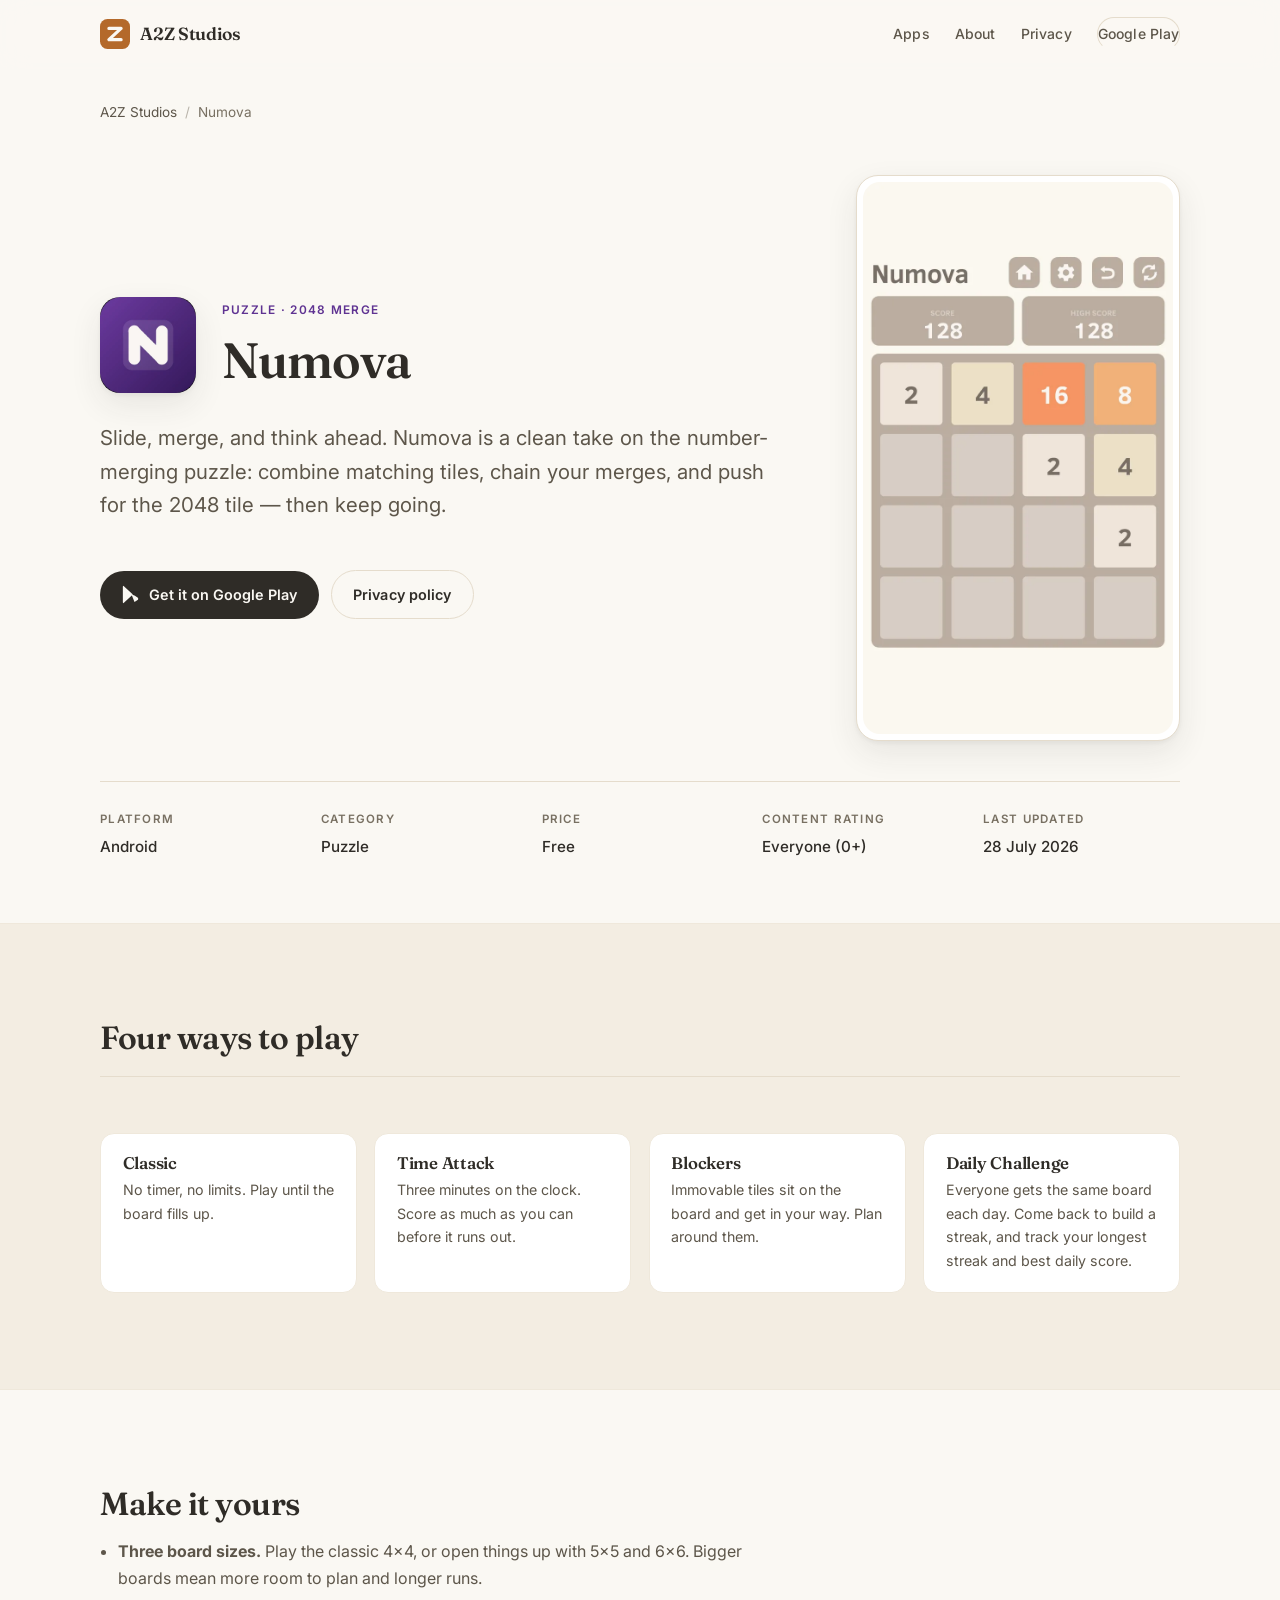
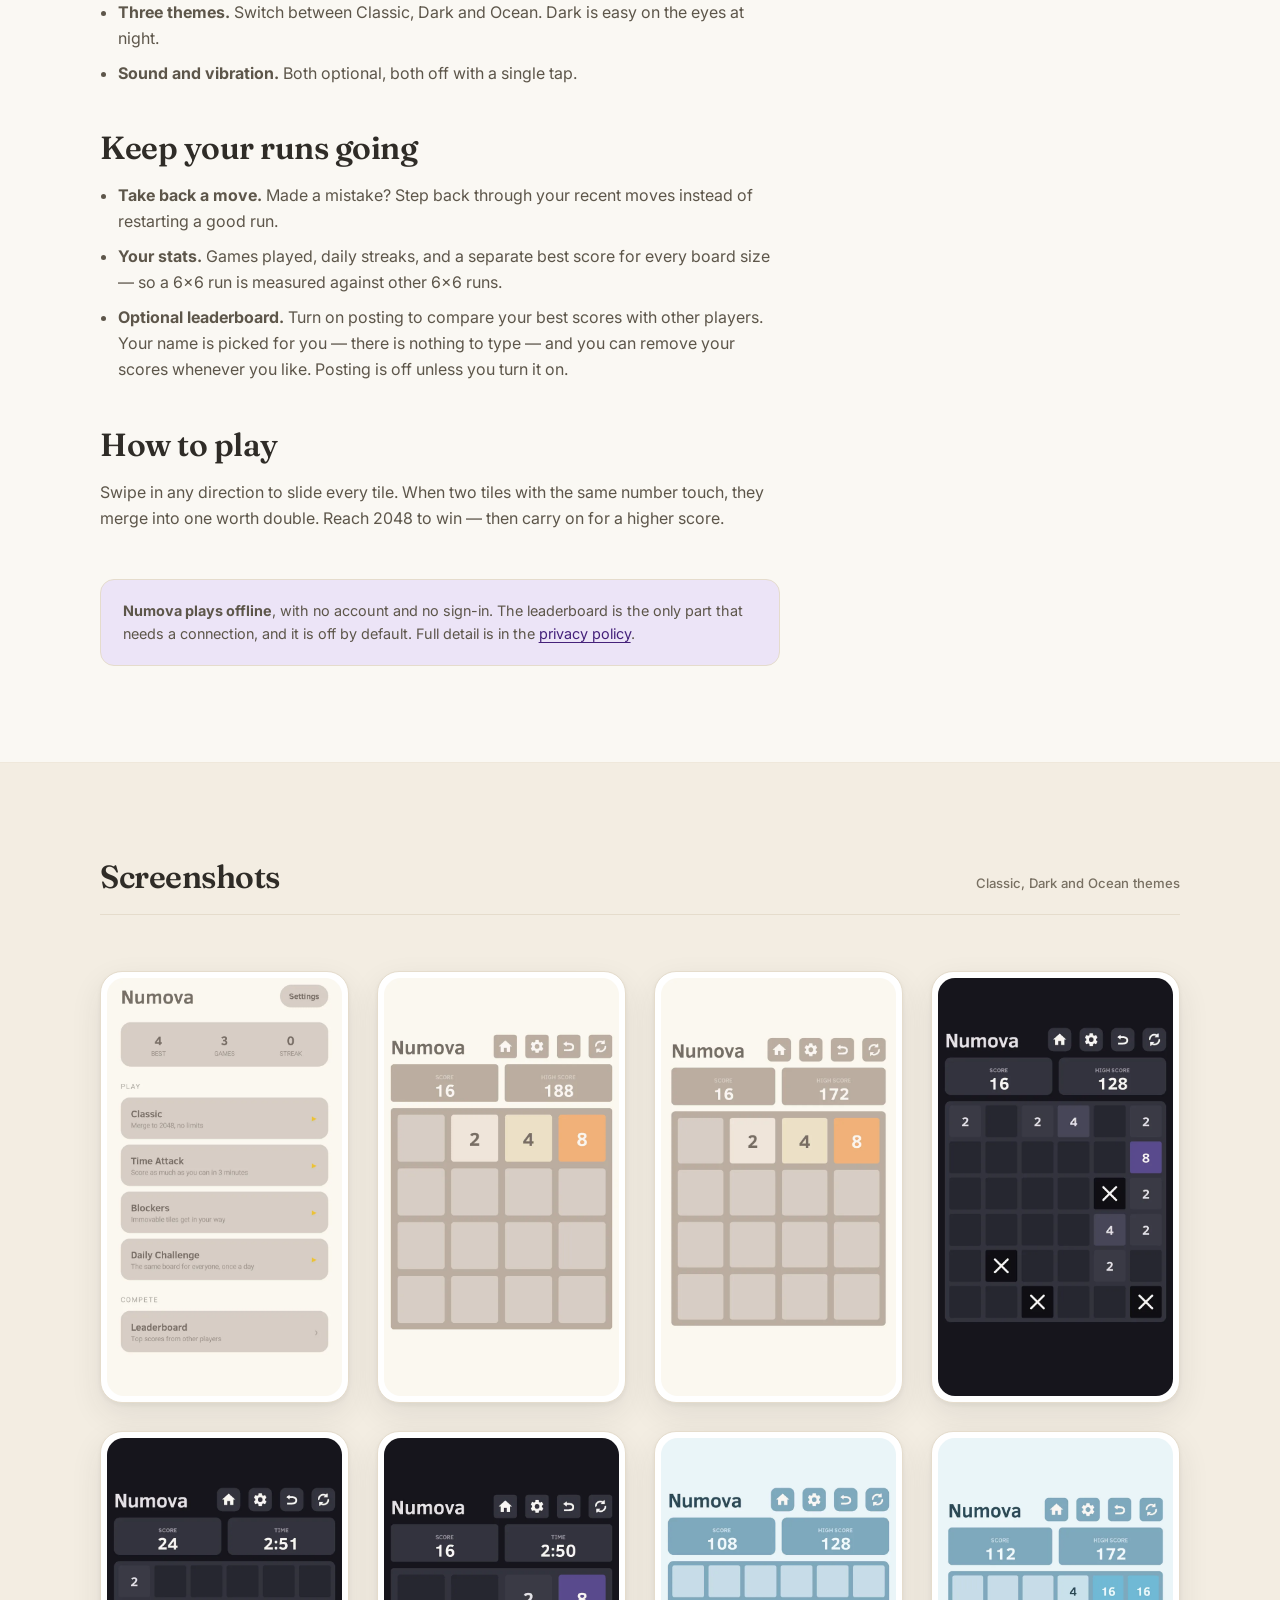
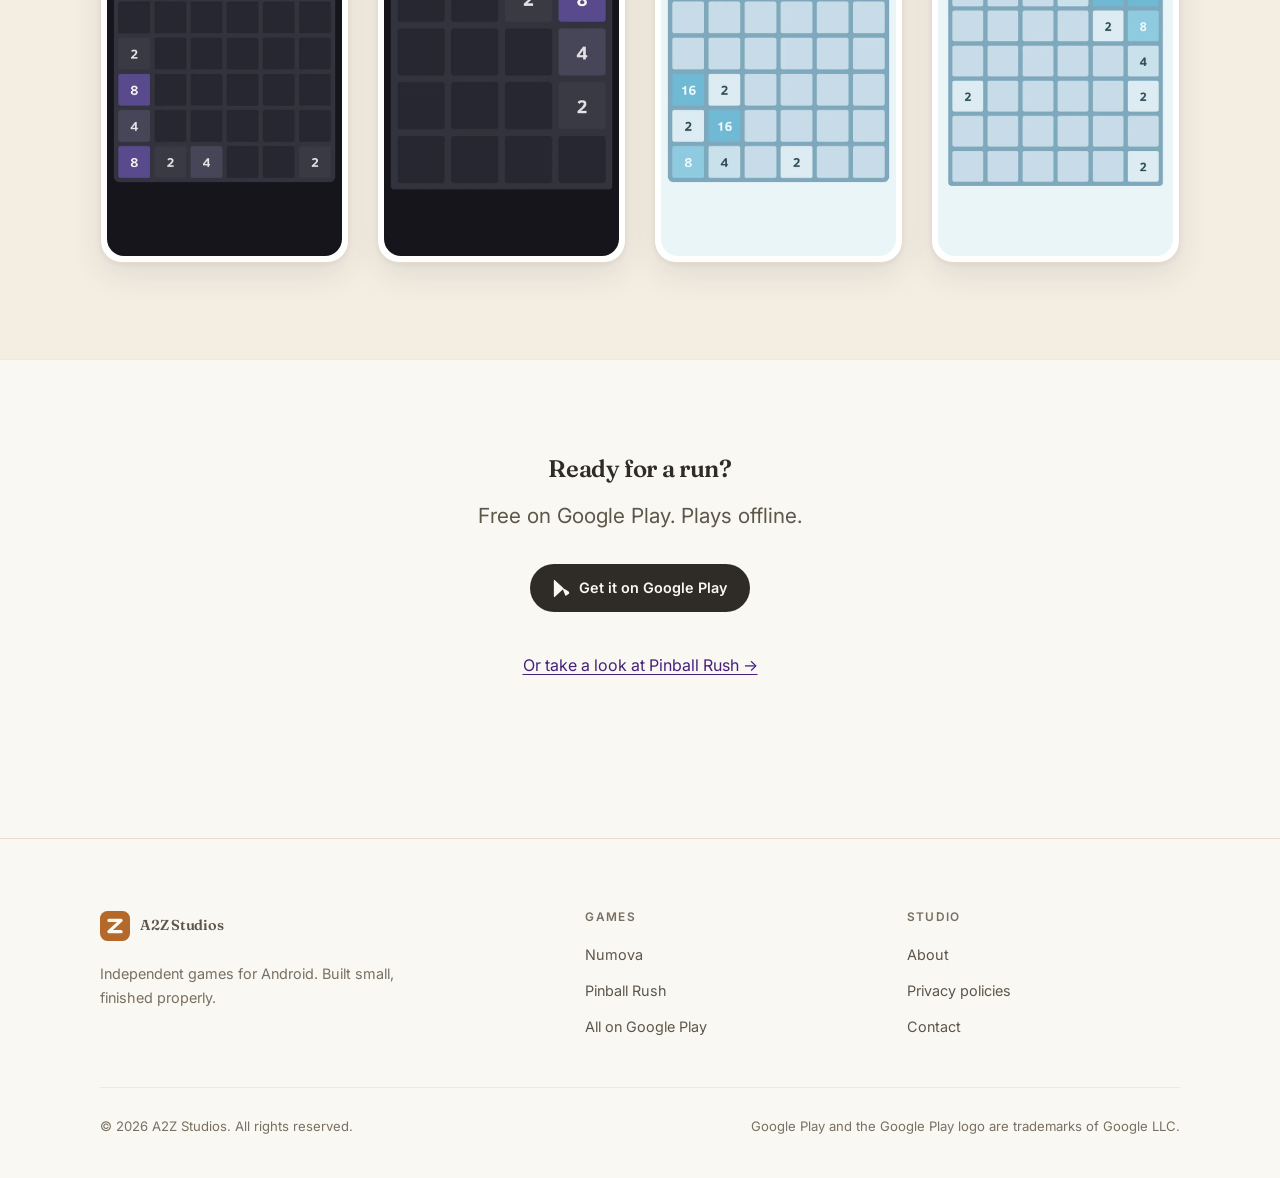
==== numova.html @ 2c8ee182 "Add A2Z Studios site Static site for atozstudios.github.io: landing page with a block per app, detai" ====
<!DOCTYPE html>
<html lang="en">
<head>
<meta charset="utf-8">
<meta name="viewport" content="width=device-width, initial-scale=1">
<title>Numova — 2048 merge puzzle for Android | A2Z Studios</title>
<meta name="description" content="Numova is a clean take on the number-merging puzzle: four game modes, three board sizes, three themes, undo, and an opt-in leaderboard. Plays offline with no account. Free on Google Play.">
<link rel="canonical" href="https://atozstudios.github.io/numova.html">

<meta property="og:type" content="website">
<meta property="og:site_name" content="A2Z Studios">
<meta property="og:title" content="Numova — 2048 merge puzzle for Android">
<meta property="og:description" content="Slide, merge, and think ahead. Four modes, three board sizes, three themes. Plays offline, no account.">
<meta property="og:url" content="https://atozstudios.github.io/numova.html">
<meta property="og:image" content="https://atozstudios.github.io/assets/img/numova-icon-180.png">
<meta name="twitter:card" content="summary">

<link rel="icon" href="assets/favicon.svg" type="image/svg+xml">
<link rel="apple-touch-icon" href="assets/img/numova-icon-180.png">
<meta name="theme-color" content="#faf8f3">

<link rel="preconnect" href="https://fonts.googleapis.com">
<link rel="preconnect" href="https://fonts.gstatic.com" crossorigin>
<link href="https://fonts.googleapis.com/css2?family=Fraunces:opsz,wght@9..144,500;9..144,600&family=Inter:wght@400;500;600&display=swap" rel="stylesheet">
<link rel="stylesheet" href="assets/css/styles.css">

<script type="application/ld+json">
{
  "@context": "https://schema.org",
  "@type": "MobileApplication",
  "name": "Numova: 2048 Merge Puzzle",
  "applicationCategory": "GameApplication",
  "operatingSystem": "Android",
  "url": "https://play.google.com/store/apps/details?id=com.atozstuduios.numova",
  "author": { "@type": "Organization", "name": "A2Z Studios" },
  "offers": { "@type": "Offer", "price": "0", "priceCurrency": "USD" }
}
</script>
</head>
<body>
<a class="skip" href="#main">Skip to content</a>

<header class="hdr" id="hdr">
  <div class="hdr__in">
    <a class="brand" href="./">
      <svg class="brand__mark" viewBox="0 0 32 32" aria-hidden="true">
        <rect width="32" height="32" rx="8" fill="#b4692a"/>
        <path d="M9.5 10h13L9.5 22h13" fill="none" stroke="#faf8f3" stroke-width="3.4"
              stroke-linecap="round" stroke-linejoin="round"/>
      </svg>
      A2Z Studios
    </a>
    <nav class="nav" aria-label="Main">
      <a href="index.html#apps">Apps</a>
      <a href="index.html#about">About</a>
      <a href="privacy.html">Privacy</a>
      <a class="btn btn--ghost btn--sm" href="https://play.google.com/store/apps/details?id=com.atozstuduios.numova"
         target="_blank" rel="noopener">Google Play</a>
    </nav>
  </div>
</header>

<main id="main" data-accent="numova">

  <div class="wrap">
    <nav class="crumbs" aria-label="Breadcrumb">
      <a href="./">A2Z Studios</a><span aria-hidden="true">/</span>Numova
    </nav>
  </div>

  <!-- ======================================================== app hero -->
  <section class="apphero">
    <div class="wrap">
      <div class="apphero__grid">
        <div>
          <div class="apphero__top">
            <img class="apphero__icon" src="assets/img/numova-icon-256.webp" alt="Numova app icon"
                 width="96" height="96">
            <div>
              <p class="app__cat">Puzzle &middot; 2048 Merge</p>
              <h1>Numova</h1>
            </div>
          </div>

          <p class="apphero__lede">
            Slide, merge, and think ahead. Numova is a clean take on the number-merging puzzle:
            combine matching tiles, chain your merges, and push for the 2048 tile — then keep going.
          </p>

          <div class="app__cta mt-lg">
            <a class="play" href="https://play.google.com/store/apps/details?id=com.atozstuduios.numova"
               target="_blank" rel="noopener">
              <svg viewBox="0 0 20 22" aria-hidden="true"><path d="M1.6.7 12.8 11 1.6 21.3A1.7 1.7 0 0 1 1 20V2A1.7 1.7 0 0 1 1.6.7Zm13.1 11.6 3.6 2.1c1 .6 1 2.6 0 3.2l-3.6 2.1L11.2 11Z" fill="currentColor"/></svg>
              Get it on Google Play
            </a>
            <a class="btn btn--ghost" href="https://sites.google.com/view/a2zstudios-numova/home"
               target="_blank" rel="noopener">Privacy policy</a>
          </div>
        </div>

        <div class="apphero__lead">
          <div class="phone">
            <img src="assets/img/numova-13.webp" alt="Numova in its Classic theme, a 4 by 4 board with 16 and 8 tiles highlighted in amber."
                 width="720" height="1280">
          </div>
        </div>
      </div>

      <dl class="specs">
        <div><dt>Platform</dt><dd>Android</dd></div>
        <div><dt>Category</dt><dd>Puzzle</dd></div>
        <div><dt>Price</dt><dd>Free</dd></div>
        <div><dt>Content rating</dt><dd>Everyone (0+)</dd></div>
        <div><dt>Last updated</dt><dd>28 July 2026</dd></div>
      </dl>
    </div>
  </section>

  <!-- =========================================================== modes -->
  <section class="band band--pad">
    <div class="wrap">
      <div class="sec-head">
        <h2>Four ways to play</h2>
      </div>
      <ul class="modes">
        <li>
          <h3>Classic</h3>
          <p>No timer, no limits. Play until the board fills up.</p>
        </li>
        <li>
          <h3>Time Attack</h3>
          <p>Three minutes on the clock. Score as much as you can before it runs out.</p>
        </li>
        <li>
          <h3>Blockers</h3>
          <p>Immovable tiles sit on the board and get in your way. Plan around them.</p>
        </li>
        <li>
          <h3>Daily Challenge</h3>
          <p>Everyone gets the same board each day. Come back to build a streak, and track your
             longest streak and best daily score.</p>
        </li>
      </ul>
    </div>
  </section>

  <!-- ========================================================= details -->
  <section class="band--pad">
    <div class="wrap">
      <div class="prose">
        <h2>Make it yours</h2>
        <ul>
          <li><strong>Three board sizes.</strong> Play the classic 4&times;4, or open things up with
              5&times;5 and 6&times;6. Bigger boards mean more room to plan and longer runs.</li>
          <li><strong>Three themes.</strong> Switch between Classic, Dark and Ocean. Dark is easy
              on the eyes at night.</li>
          <li><strong>Sound and vibration.</strong> Both optional, both off with a single tap.</li>
        </ul>

        <h2>Keep your runs going</h2>
        <ul>
          <li><strong>Take back a move.</strong> Made a mistake? Step back through your recent
              moves instead of restarting a good run.</li>
          <li><strong>Your stats.</strong> Games played, daily streaks, and a separate best score
              for every board size — so a 6&times;6 run is measured against other 6&times;6 runs.</li>
          <li><strong>Optional leaderboard.</strong> Turn on posting to compare your best scores
              with other players. Your name is picked for you — there is nothing to type — and you
              can remove your scores whenever you like. Posting is off unless you turn it on.</li>
        </ul>

        <h2>How to play</h2>
        <p>
          Swipe in any direction to slide every tile. When two tiles with the same number touch,
          they merge into one worth double. Reach 2048 to win — then carry on for a higher score.
        </p>

        <div class="notice mt-lg">
          <strong>Numova plays offline</strong>, with no account and no sign-in. The leaderboard is
          the only part that needs a connection, and it is off by default.
          Full detail is in the <a href="https://sites.google.com/view/a2zstudios-numova/home"
          target="_blank" rel="noopener">privacy policy</a>.
        </div>
      </div>
    </div>
  </section>

  <!-- ========================================================= gallery -->
  <section class="band band--pad">
    <div class="wrap">
      <div class="sec-head">
        <h2>Screenshots</h2>
        <p class="sec-head__count">Classic, Dark and Ocean themes</p>
      </div>
      <ul class="gallery">
        <li><div class="phone"><img src="assets/img/numova-4.webp" alt="Numova's mode menu listing Classic, Time Attack, Blockers, Daily Challenge and Leaderboard." width="720" height="1280" loading="lazy"></div></li>
        <li><div class="phone"><img src="assets/img/numova-2.webp" alt="Classic theme, early in a 4 by 4 run with a high score of 188." width="720" height="1280" loading="lazy"></div></li>
        <li><div class="phone"><img src="assets/img/numova-5.webp" alt="Classic theme, a 4 by 4 board with a high score of 172." width="720" height="1280" loading="lazy"></div></li>
        <li><div class="phone"><img src="assets/img/numova-6.webp" alt="Blockers mode on a 6 by 6 board in the Dark theme, with immovable X tiles." width="720" height="1280" loading="lazy"></div></li>
        <li><div class="phone"><img src="assets/img/numova-7.webp" alt="Time Attack on a 6 by 6 board in the Dark theme with 2 minutes 51 remaining." width="720" height="1280" loading="lazy"></div></li>
        <li><div class="phone"><img src="assets/img/numova-3.webp" alt="Time Attack on a 4 by 4 board in the Dark theme." width="720" height="1280" loading="lazy"></div></li>
        <li><div class="phone"><img src="assets/img/numova-10.webp" alt="Ocean theme, a 6 by 6 board part-way through a run." width="720" height="1280" loading="lazy"></div></li>
        <li><div class="phone"><img src="assets/img/numova-12.webp" alt="Ocean theme, a 6 by 6 board with a score of 112." width="720" height="1280" loading="lazy"></div></li>
      </ul>
    </div>
  </section>

  <!-- ============================================================= cta -->
  <section class="band--pad">
    <div class="wrap center">
      <h2>Ready for a run?</h2>
      <p class="hero__lede" style="margin: 1rem auto 2rem;">Free on Google Play. Plays offline.</p>
      <a class="play" href="https://play.google.com/store/apps/details?id=com.atozstuduios.numova"
         target="_blank" rel="noopener">
        <svg viewBox="0 0 20 22" aria-hidden="true"><path d="M1.6.7 12.8 11 1.6 21.3A1.7 1.7 0 0 1 1 20V2A1.7 1.7 0 0 1 1.6.7Zm13.1 11.6 3.6 2.1c1 .6 1 2.6 0 3.2l-3.6 2.1L11.2 11Z" fill="currentColor"/></svg>
        Get it on Google Play
      </a>
      <p style="margin-top:2.5rem"><a href="pinball-rush.html">Or take a look at Pinball Rush &rarr;</a></p>
    </div>
  </section>

</main>

<footer class="ftr">
  <div class="wrap">
    <div class="ftr__grid">
      <div class="ftr__brand">
        <a class="brand" href="./">
          <svg class="brand__mark" viewBox="0 0 32 32" aria-hidden="true">
            <rect width="32" height="32" rx="8" fill="#b4692a"/>
            <path d="M9.5 10h13L9.5 22h13" fill="none" stroke="#faf8f3" stroke-width="3.4"
                  stroke-linecap="round" stroke-linejoin="round"/>
          </svg>
          A2Z Studios
        </a>
        <p>Independent games for Android. Built small, finished properly.</p>
      </div>
      <div>
        <h2>Games</h2>
        <ul>
          <li><a href="numova.html">Numova</a></li>
          <li><a href="pinball-rush.html">Pinball Rush</a></li>
          <li><a href="https://play.google.com/store/apps/developer?id=A2Z+Studios" target="_blank" rel="noopener">All on Google Play</a></li>
        </ul>
      </div>
      <div>
        <h2>Studio</h2>
        <ul>
          <li><a href="index.html#about">About</a></li>
          <li><a href="privacy.html">Privacy policies</a></li>
          <li><a href="mailto:atozstuduios@gmail.com">Contact</a></li>
        </ul>
      </div>
    </div>
    <div class="ftr__base">
      <span>&copy; <span id="yr">2026</span> A2Z Studios. All rights reserved.</span>
      <span>Google Play and the Google Play logo are trademarks of Google LLC.</span>
    </div>
  </div>
</footer>

<script>
  (function () {
    var hdr = document.getElementById('hdr');
    var onScroll = function () { hdr.dataset.stuck = window.scrollY > 8 ? 'true' : 'false'; };
    onScroll();
    window.addEventListener('scroll', onScroll, { passive: true });
    document.getElementById('yr').textContent = new Date().getFullYear();
  })();
</script>
</body>
</html>
---- assets/css/styles.css ----
/* ==========================================================================
   A2Z Studios — site styles
   Palette derives from Numova's "Classic" in-app theme: warm cream surfaces,
   warm slate text, amber accent. Per-app accents override --accent locally.
   ========================================================================== */

:root {
  --bg:            #faf8f3;
  --bg-alt:        #f3ede2;
  --surface:       #ffffff;
  --line:          #e5dccc;
  --line-soft:     #efe8db;

  /* Every colour used for text clears WCAG AA 4.5:1 against --bg. */
  --text:          #2f2c27;   /* 13.10:1 */
  --text-mid:      #5d564a;   /*  6.83:1 */
  --text-soft:     #787062;   /*  4.61:1 */

  --accent:        #a46026;   /*  4.62:1 */
  --accent-ink:    #8f5220;
  --accent-wash:   #f7ecdd;

  /* Per-app accents sampled from each app's own store icon, then darkened
     until they clear 4.5:1 against --bg. Numova hue 268°, Pinball hue 210°. */
  --numova:        #5f3392;
  --numova-ink:    #45217a;
  --numova-wash:   #ece4f7;
  --pinball:       #2d6fb2;
  --pinball-ink:   #235a91;
  --pinball-wash:  #dde9f6;

  --radius:        14px;
  --radius-lg:     22px;
  --shadow-sm:     0 1px 2px rgba(47, 44, 39, .06), 0 2px 8px rgba(47, 44, 39, .04);
  --shadow-md:     0 2px 4px rgba(47, 44, 39, .05), 0 12px 32px rgba(47, 44, 39, .09);
  --shadow-lg:     0 4px 8px rgba(47, 44, 39, .06), 0 24px 60px rgba(47, 44, 39, .13);

  --gut:           clamp(1.25rem, 4vw, 2.5rem);
  --maxw:          1160px;
  --sans:          "Inter", -apple-system, BlinkMacSystemFont, "Segoe UI", Roboto, sans-serif;
  --serif:         "Fraunces", Georgia, "Times New Roman", serif;
}

*, *::before, *::after { box-sizing: border-box; }

html { -webkit-text-size-adjust: 100%; scroll-behavior: smooth; }
@media (prefers-reduced-motion: reduce) {
  html { scroll-behavior: auto; }
  *, *::before, *::after { animation-duration: .001ms !important; transition-duration: .001ms !important; }
}

body {
  margin: 0;
  background: var(--bg);
  color: var(--text);
  font-family: var(--sans);
  font-size: 1rem;
  line-height: 1.65;
  -webkit-font-smoothing: antialiased;
  text-rendering: optimizeLegibility;
}

img, svg { max-width: 100%; height: auto; display: block; }

a { color: var(--accent-ink); text-decoration-thickness: 1px; text-underline-offset: 3px; }
a:hover { color: var(--text); }

:focus-visible {
  outline: 2.5px solid var(--accent);
  outline-offset: 3px;
  border-radius: 4px;
}

h1, h2, h3, h4 {
  font-family: var(--serif);
  font-weight: 600;
  line-height: 1.12;
  letter-spacing: -.015em;
  margin: 0;
  font-variation-settings: "SOFT" 0, "WONK" 0;
}

p { margin: 0 0 1em; }
p:last-child { margin-bottom: 0; }

.wrap { width: 100%; max-width: var(--maxw); margin-inline: auto; padding-inline: var(--gut); }
.narrow { max-width: 760px; }

.skip {
  position: absolute; left: -9999px; top: 0; z-index: 100;
  background: var(--text); color: var(--bg);
  padding: .7rem 1.1rem; border-radius: 0 0 var(--radius) 0; font-weight: 600;
}
.skip:focus { left: 0; }

/* ---------------------------------------------------------------- header  */

.hdr {
  position: sticky; top: 0; z-index: 50;
  background: rgba(250, 248, 243, .82);
  backdrop-filter: saturate(150%) blur(14px);
  -webkit-backdrop-filter: saturate(150%) blur(14px);
  border-bottom: 1px solid transparent;
  transition: border-color .25s ease, box-shadow .25s ease;
}
.hdr[data-stuck="true"] { border-bottom-color: var(--line); box-shadow: var(--shadow-sm); }

.hdr__in {
  display: flex; align-items: center; gap: 1.5rem;
  min-height: 68px;
  width: 100%; max-width: var(--maxw); margin-inline: auto; padding-inline: var(--gut);
}

.brand {
  display: inline-flex; align-items: center; gap: .65rem;
  font-family: var(--serif); font-weight: 600; font-size: 1.1rem;
  letter-spacing: -.02em; color: var(--text); text-decoration: none;
  margin-right: auto; flex-shrink: 0;
}
.brand:hover { color: var(--accent-ink); }
.brand__mark { width: 30px; height: 30px; flex-shrink: 0; }

.nav { display: flex; align-items: center; gap: 1.6rem; }
.nav a {
  color: var(--text-mid); text-decoration: none;
  font-size: .875rem; font-weight: 500; letter-spacing: .005em;
  padding: .25rem 0; border-bottom: 1.5px solid transparent;
}
.nav a:hover, .nav a[aria-current="page"] { color: var(--text); border-bottom-color: var(--accent); }

/* Only three links, so they still fit on a phone — no hamburger needed.
   The Google Play button is the one thing dropped, since every page has its
   own store button in the content. */
@media (max-width: 720px) {
  .hdr__in { gap: 1rem; min-height: 60px; }
  .brand { font-size: 1rem; }
  .brand__mark { width: 26px; height: 26px; }
  .nav { gap: 1.05rem; }
  .nav a { font-size: .8rem; }
  .nav .btn { display: none; }
}
@media (max-width: 400px) {
  .nav { gap: .85rem; }
  .nav a { font-size: .775rem; }
}

/* ------------------------------------------------------------------ hero  */

.hero { padding: clamp(4rem, 11vw, 8.5rem) 0 clamp(3rem, 7vw, 5rem); }

.eyebrow {
  display: inline-flex; align-items: center; gap: .5rem;
  font-size: .75rem; font-weight: 600; letter-spacing: .13em; text-transform: uppercase;
  color: var(--accent-ink); margin-bottom: 1.4rem;
}
.eyebrow::before {
  content: ""; width: 22px; height: 1.5px; background: var(--accent); display: block;
}

.hero h1 {
  font-size: clamp(2.4rem, 6.2vw, 4.3rem);
  max-width: 20ch;
  margin-bottom: 1.5rem;
}
.hero__lede {
  font-size: clamp(1.075rem, 1.9vw, 1.3rem);
  color: var(--text-mid); max-width: 56ch; line-height: 1.6;
}
.hero__meta {
  display: flex; flex-wrap: wrap; gap: .6rem 1.75rem;
  margin-top: 2.5rem; padding-top: 1.75rem; border-top: 1px solid var(--line);
  font-size: .875rem; color: var(--text-soft);
}
.hero__meta strong { color: var(--text); font-weight: 600; }

/* --------------------------------------------------------------- buttons  */

.btn {
  display: inline-flex; align-items: center; justify-content: center; gap: .55rem;
  font-family: var(--sans); font-size: .9rem; font-weight: 600; letter-spacing: .005em;
  padding: .72rem 1.35rem; border-radius: 100px; border: 1.5px solid transparent;
  text-decoration: none; cursor: pointer; white-space: nowrap;
  transition: transform .15s ease, background-color .2s ease, border-color .2s ease, color .2s ease;
}
.btn:active { transform: translateY(1px); }

.btn--solid { background: var(--text); color: var(--bg); }
.btn--solid:hover { background: var(--accent-ink); color: #fff; }

.btn--ghost { border-color: var(--line); color: var(--text); background: transparent; }
.btn--ghost:hover { border-color: var(--accent); color: var(--accent-ink); background: var(--surface); }

.btn--sm { font-size: .82rem; padding: .55rem 1.05rem; }

.btn__arrow { transition: transform .2s ease; }
.btn:hover .btn__arrow { transform: translateX(3px); }

/* ------------------------------------------------------------ app blocks  */

.apps { padding-bottom: clamp(3rem, 8vw, 6rem); }

.sec-head {
  display: flex; align-items: baseline; justify-content: space-between; gap: 1rem;
  padding-bottom: 1.25rem; margin-bottom: clamp(2rem, 5vw, 3.5rem);
  border-bottom: 1px solid var(--line);
}
.sec-head h2 { font-size: clamp(1.5rem, 3vw, 2rem); }
.sec-head__count { font-size: .82rem; color: var(--text-soft); font-weight: 500; white-space: nowrap; }

/* Per-app theming. Put data-accent="numova" (or "pinball") on any .app block or
   on <main> of an app page; everything inside picks up that app's colour.
   To add an app: add one rule here plus its three custom properties above. */
[data-accent="numova"]  { --accent: var(--numova);  --accent-ink: var(--numova-ink);  --accent-wash: var(--numova-wash); }
[data-accent="pinball"] { --accent: var(--pinball); --accent-ink: var(--pinball-ink); --accent-wash: var(--pinball-wash); }

/* One app = one .app block. To add an app, duplicate the block in index.html. */
.app {
  display: grid;
  grid-template-columns: 1fr minmax(280px, 42%);
  gap: clamp(2rem, 5vw, 4.5rem);
  align-items: center;
  padding: clamp(2rem, 5vw, 3.5rem) 0;
}
.app + .app { border-top: 1px solid var(--line-soft); }

@media (max-width: 860px) {
  .app { grid-template-columns: 1fr; gap: 2.25rem; }
  .app__art { order: -1; }
}

.app__head { display: flex; align-items: center; gap: 1rem; margin-bottom: 1.5rem; }
.app__icon {
  width: 64px; height: 64px; border-radius: 15px;
  box-shadow: var(--shadow-sm); flex-shrink: 0;
  background: var(--surface);
}
.app__title { font-size: clamp(1.6rem, 3.4vw, 2.15rem); margin-bottom: .3rem; }
.app__cat {
  font-size: .74rem; font-weight: 600; letter-spacing: .11em; text-transform: uppercase;
  color: var(--accent);
}
.app__hook {
  font-size: clamp(1.02rem, 1.6vw, 1.15rem); color: var(--text-mid);
  max-width: 46ch; margin-bottom: 1.75rem;
}

.feats { list-style: none; margin: 0 0 2rem; padding: 0; display: grid; gap: .7rem; }
.feats li {
  position: relative; padding-left: 1.6rem;
  font-size: .935rem; color: var(--text-mid);
}
.feats li::before {
  content: ""; position: absolute; left: 0; top: .58em;
  width: 7px; height: 7px; border-radius: 50%;
  background: var(--accent); opacity: .55;
}
.feats strong { color: var(--text); font-weight: 600; }

.app__cta { display: flex; flex-wrap: wrap; gap: .7rem; align-items: center; }

/* ------------------------------------------------------------------- art  */

/* Raw phone screenshots — get a device frame. */
.phone {
  border-radius: 22px;
  border: 1px solid var(--line);
  background: var(--surface);
  padding: 6px;
  box-shadow: var(--shadow-md);
  overflow: hidden;
}
.phone img { border-radius: 17px; width: 100%; }

/* Store marketing graphics that already contain their own device mockup. */
.flat {
  border-radius: var(--radius);
  border: 1px solid var(--line-soft);
  box-shadow: var(--shadow-sm);
  overflow: hidden;
  background: var(--surface);
}
.flat img { width: 100%; }

.art-pair { display: grid; grid-template-columns: 1fr 1fr; gap: 1rem; align-items: start; }
.art-pair > :nth-child(2) { margin-top: clamp(1rem, 4vw, 2.5rem); }

.art-solo { max-width: 320px; margin-inline: auto; }

/* ---------------------------------------------------------------- galleries */

.gallery {
  display: grid;
  grid-template-columns: repeat(auto-fill, minmax(210px, 1fr));
  gap: clamp(1rem, 2.5vw, 1.75rem);
  padding: 0; margin: 0; list-style: none;
}
.gallery--wide { grid-template-columns: repeat(auto-fill, minmax(260px, 1fr)); }

/* ------------------------------------------------------------------ prose  */

.prose { max-width: 68ch; }
.prose h2 { font-size: clamp(1.5rem, 3vw, 2rem); margin: 2.75rem 0 1rem; }
.prose h3 { font-size: 1.2rem; margin: 2rem 0 .6rem; }
.prose h2:first-child, .prose h3:first-child { margin-top: 0; }
.prose p, .prose li { color: var(--text-mid); }
.prose ul { padding-left: 1.15rem; display: grid; gap: .5rem; }

.band { background: var(--bg-alt); border-block: 1px solid var(--line-soft); }
.band--pad { padding: clamp(3.5rem, 8vw, 6rem) 0; }

/* ------------------------------------------------------------------ cards  */

.cards { display: grid; grid-template-columns: repeat(auto-fit, minmax(280px, 1fr)); gap: 1.25rem; }

.card {
  display: block; background: var(--surface);
  border: 1px solid var(--line-soft); border-radius: var(--radius-lg);
  padding: clamp(1.4rem, 3vw, 1.9rem);
  text-decoration: none; color: inherit;
  box-shadow: var(--shadow-sm);
  transition: transform .2s ease, box-shadow .2s ease, border-color .2s ease;
}
a.card:hover { transform: translateY(-3px); box-shadow: var(--shadow-md); border-color: var(--line); }
.card h3 { font-size: 1.22rem; margin-bottom: .45rem; }
.card p { font-size: .92rem; color: var(--text-mid); margin: 0; }
.card__icon { width: 46px; height: 46px; border-radius: 11px; margin-bottom: 1.1rem; box-shadow: var(--shadow-sm); }
.card__more { display: inline-flex; align-items: center; gap: .4rem; margin-top: 1.1rem; font-size: .86rem; font-weight: 600; color: var(--accent-ink); }

/* Placeholder for the next app — signals the roster grows without faking one. */
.card--soon {
  border-style: dashed; border-color: var(--line); background: transparent; box-shadow: none;
  display: flex; flex-direction: column; justify-content: center;
}
.card--soon h3 { color: var(--text-soft); font-family: var(--sans); font-size: 1rem; font-weight: 600; }

/* --------------------------------------------------------------- app page  */

.crumbs { padding-top: 2rem; font-size: .85rem; color: var(--text-soft); }
.crumbs a { color: var(--text-mid); text-decoration: none; }
.crumbs a:hover { color: var(--accent-ink); text-decoration: underline; }
.crumbs span { padding-inline: .5rem; opacity: .5; }

.apphero { padding: clamp(2rem, 5vw, 3.25rem) 0 clamp(2.5rem, 6vw, 4rem); }

/* Text column + a single lead screenshot, so the hero is not half-empty. */
.apphero__grid {
  display: grid;
  grid-template-columns: 1fr minmax(230px, 30%);
  gap: clamp(2rem, 5vw, 4rem);
  align-items: center;
}
@media (max-width: 880px) {
  .apphero__grid { grid-template-columns: 1fr; gap: 2.25rem; }
  .apphero__lead { max-width: 260px; }
}

.apphero__top { display: flex; align-items: center; gap: clamp(1rem, 3vw, 1.6rem); margin-bottom: 1.75rem; }
.apphero__icon { width: clamp(72px, 12vw, 96px); height: clamp(72px, 12vw, 96px); border-radius: 20px; box-shadow: var(--shadow-md); flex-shrink: 0; }
.apphero h1 { font-size: clamp(2rem, 5vw, 3.1rem); }
.apphero__lede { font-size: clamp(1.05rem, 2vw, 1.28rem); color: var(--text-mid); max-width: 58ch; }

.specs {
  display: grid; grid-template-columns: repeat(auto-fit, minmax(150px, 1fr));
  gap: 1.5rem; margin: 2.5rem 0 0; padding: 1.75rem 0 0;
  border-top: 1px solid var(--line);
}
.specs div { min-width: 0; }
.specs dt { font-size: .72rem; font-weight: 600; letter-spacing: .11em; text-transform: uppercase; color: var(--text-soft); margin-bottom: .35rem; }
.specs dd { margin: 0; font-size: .95rem; font-weight: 500; color: var(--text); overflow-wrap: break-word; }

/* Modes grid on the Numova page */
.modes { display: grid; grid-template-columns: repeat(auto-fit, minmax(230px, 1fr)); gap: 1.1rem; list-style: none; padding: 0; margin: 0; }
.modes li { background: var(--surface); border: 1px solid var(--line-soft); border-radius: var(--radius); padding: 1.25rem 1.35rem; }
.modes h3 { font-size: 1.05rem; margin-bottom: .35rem; }
.modes p { font-size: .89rem; color: var(--text-mid); margin: 0; }

/* Play badge — official Google Play button asset is not bundled, so this is a
   text button. Swap in the official badge PNG if you prefer. */
.play {
  display: inline-flex; align-items: center; gap: .6rem;
  background: var(--text); color: var(--bg);
  padding: .75rem 1.4rem; border-radius: 100px;
  font-size: .9rem; font-weight: 600; text-decoration: none;
  transition: background-color .2s ease, transform .15s ease;
}
.play:hover { background: var(--accent-ink); color: #fff; }
.play:active { transform: translateY(1px); }
.play svg { width: 17px; height: 19px; flex-shrink: 0; }

/* ---------------------------------------------------------------- footer  */

.ftr {
  border-top: 1px solid var(--line);
  padding: clamp(3rem, 6vw, 4.5rem) 0 2.5rem;
  margin-top: clamp(2rem, 6vw, 4rem);
}
.ftr__grid {
  display: grid; grid-template-columns: 1.6fr repeat(2, minmax(140px, 1fr));
  gap: clamp(2rem, 5vw, 3rem); margin-bottom: 3rem;
}
@media (max-width: 720px) { .ftr__grid { grid-template-columns: 1fr 1fr; } .ftr__brand { grid-column: 1 / -1; } }

.ftr__brand p { font-size: .9rem; color: var(--text-soft); max-width: 34ch; margin-top: .85rem; }
.ftr h2 { font-family: var(--sans); font-size: .74rem; font-weight: 600; letter-spacing: .11em; text-transform: uppercase; color: var(--text-soft); margin-bottom: 1rem; }
.ftr ul { list-style: none; margin: 0; padding: 0; display: grid; gap: .6rem; }
.ftr a { color: var(--text-mid); text-decoration: none; font-size: .9rem; }
.ftr a:hover { color: var(--accent-ink); text-decoration: underline; }

.ftr__base {
  display: flex; flex-wrap: wrap; gap: .5rem 1.5rem; justify-content: space-between;
  padding-top: 1.75rem; border-top: 1px solid var(--line-soft);
  font-size: .82rem; color: var(--text-soft);
}

/* ------------------------------------------------------------------- misc  */

.center { text-align: center; }
.mt-lg { margin-top: clamp(2rem, 5vw, 3rem); }

.notice {
  background: var(--accent-wash); border: 1px solid var(--line);
  border-radius: var(--radius); padding: 1.15rem 1.35rem;
  font-size: .9rem; color: var(--text-mid);
}

.err { padding: clamp(5rem, 14vw, 9rem) 0; }
.err h1 { font-size: clamp(3.5rem, 12vw, 7rem); margin-bottom: 1rem; }
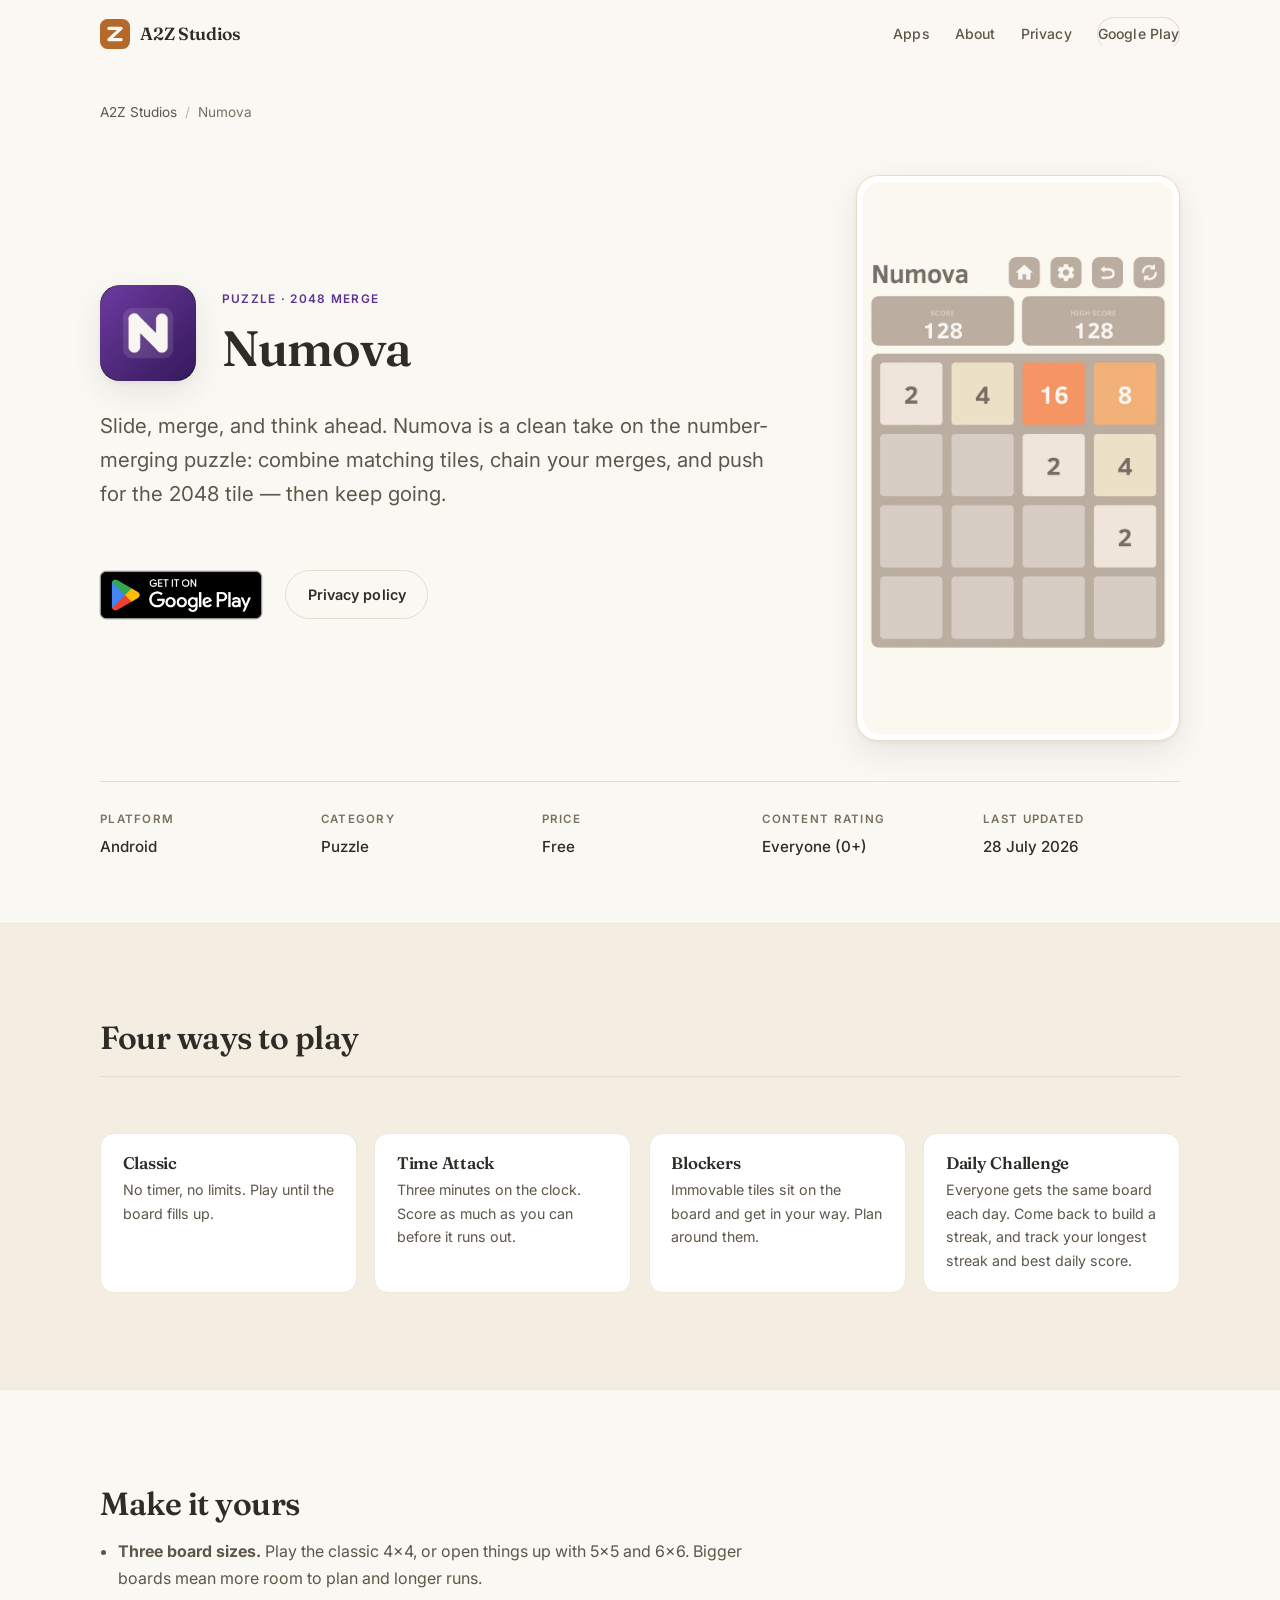
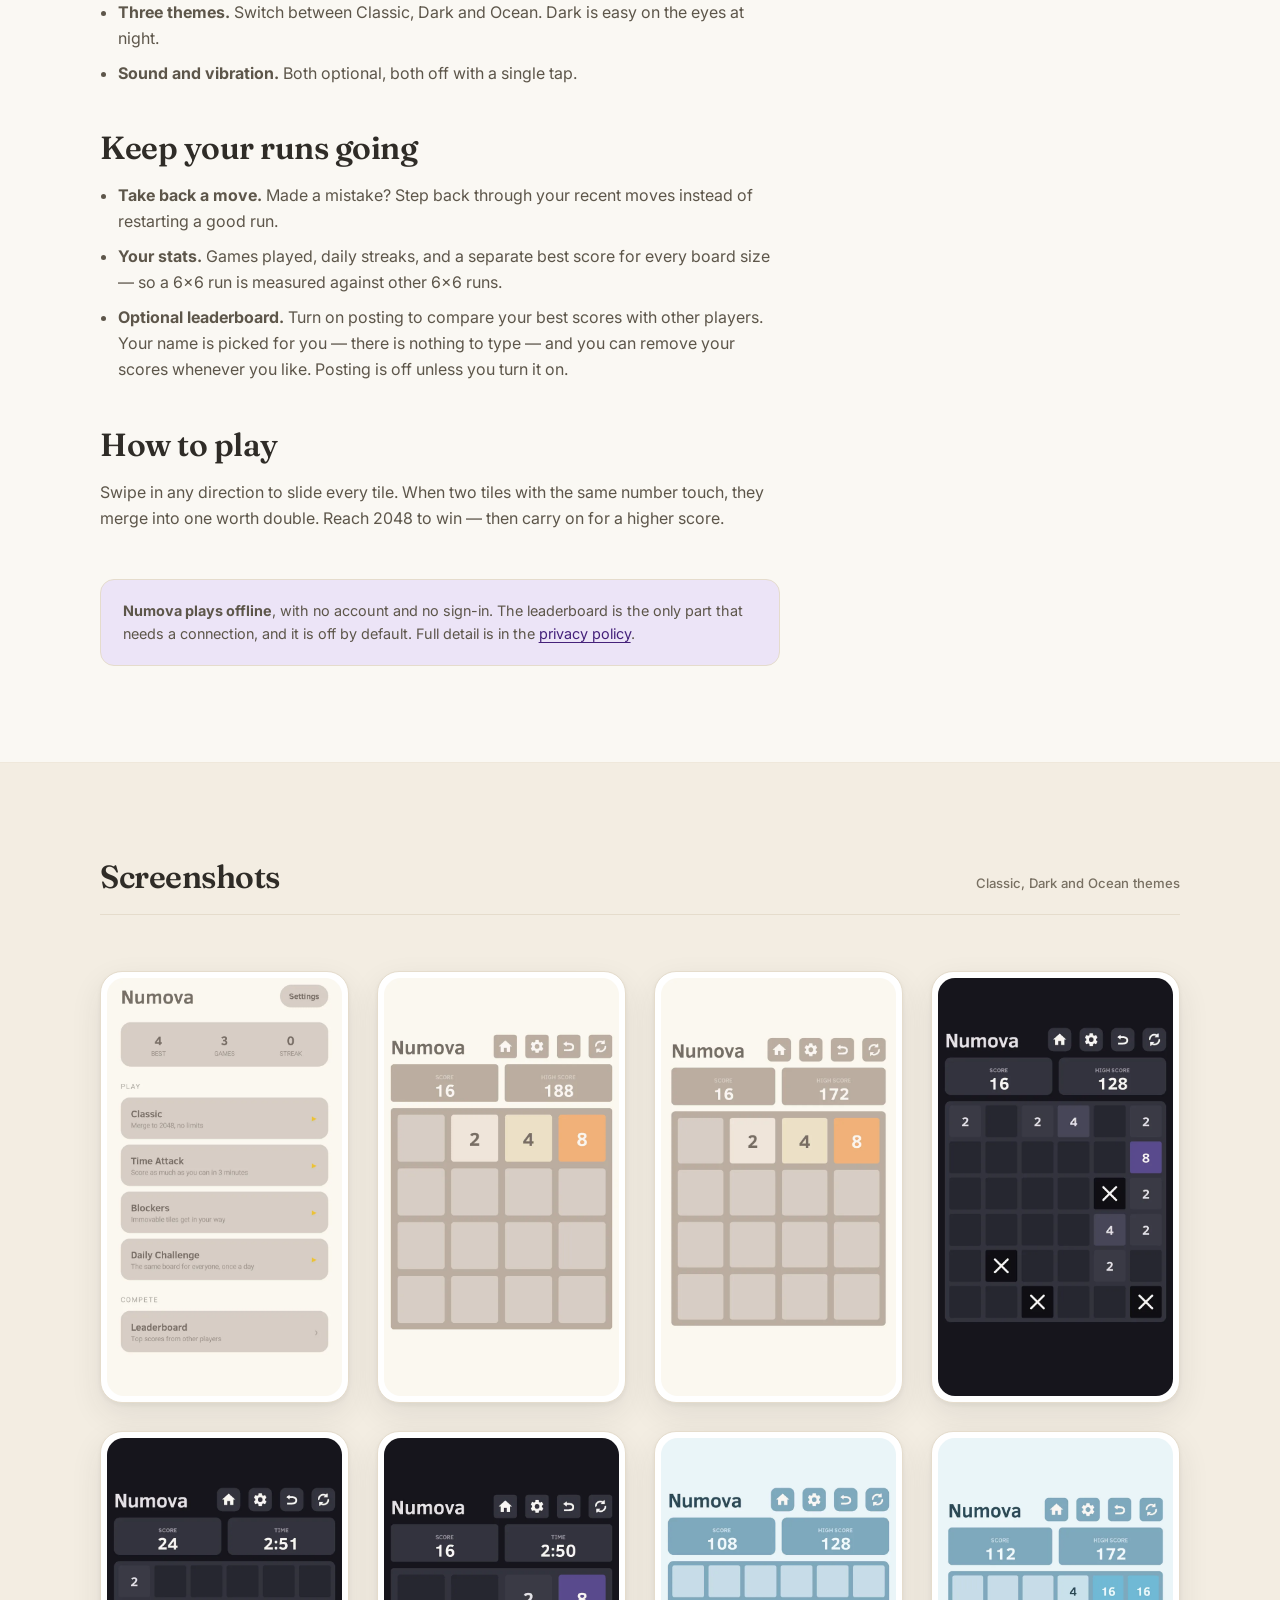
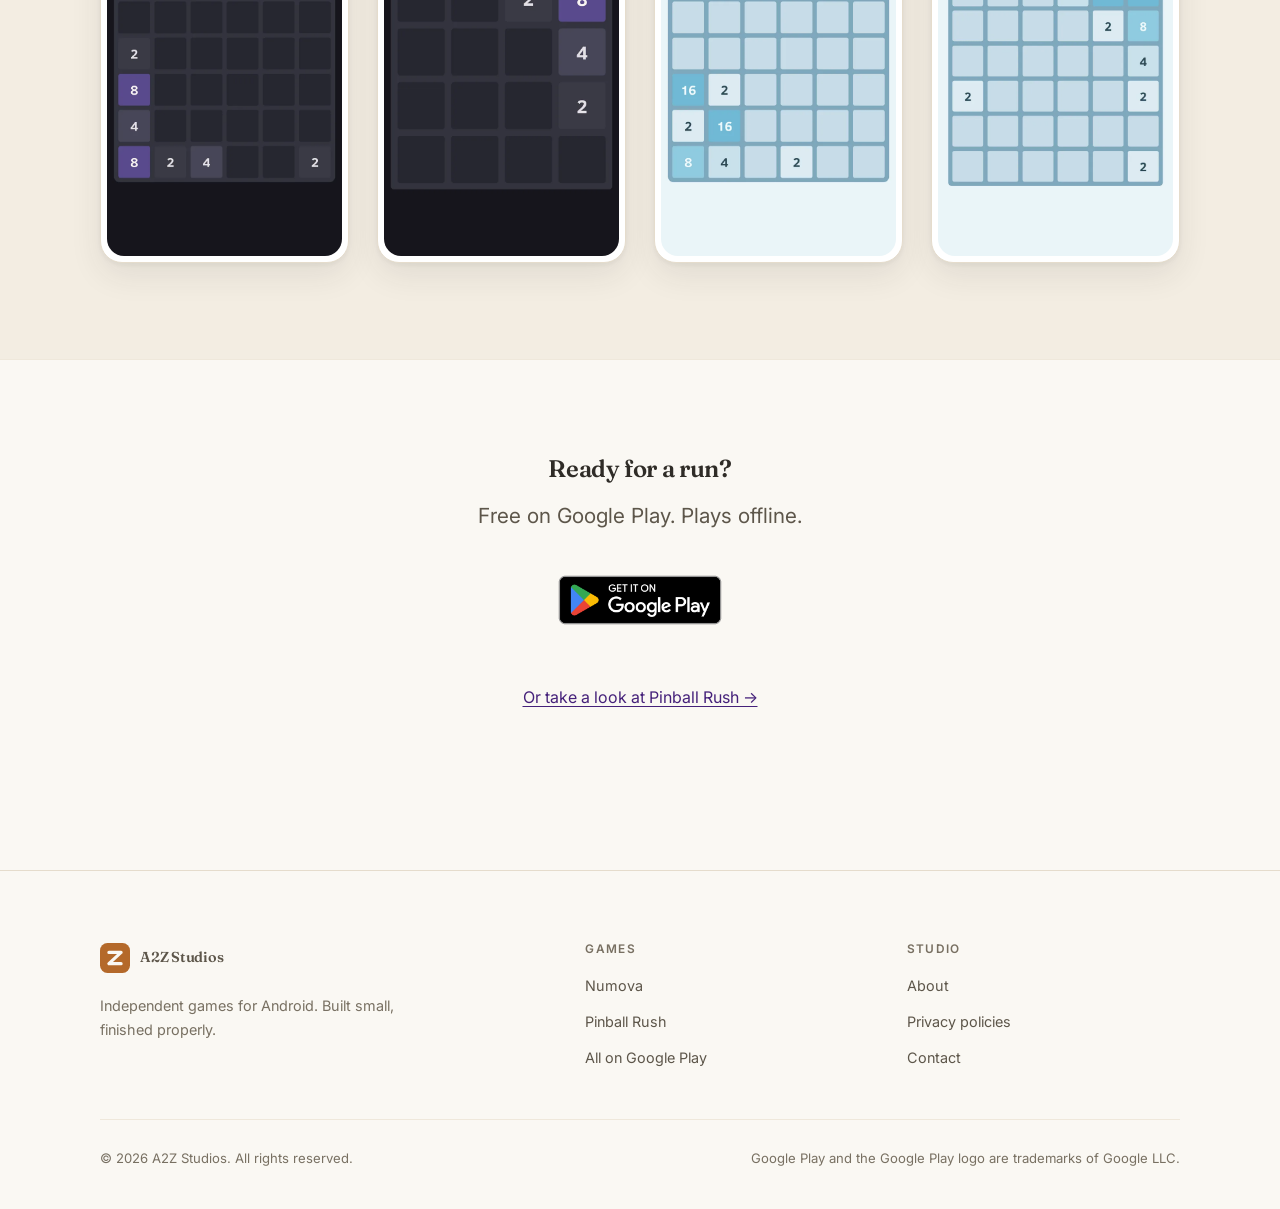
==== commit c0c6c97d: "Use official Google Play badge Replaces the hand-drawn play button with Google's official "Get it on" ====
--- a/numova.html
+++ b/numova.html
@@ -88,10 +88,9 @@
           </p>
 
           <div class="app__cta mt-lg">
-            <a class="play" href="https://play.google.com/store/apps/details?id=com.atozstuduios.numova"
-               target="_blank" rel="noopener">
-              <svg viewBox="0 0 20 22" aria-hidden="true"><path d="M1.6.7 12.8 11 1.6 21.3A1.7 1.7 0 0 1 1 20V2A1.7 1.7 0 0 1 1.6.7Zm13.1 11.6 3.6 2.1c1 .6 1 2.6 0 3.2l-3.6 2.1L11.2 11Z" fill="currentColor"/></svg>
-              Get it on Google Play
+            <a class="play" href="https://play.google.com/store/apps/details?id=com.atozstuduios.numova" target="_blank" rel="noopener">
+              <img src="assets/img/google-play-badge.png"
+                   alt="Get it on Google Play" width="186" height="72">
             </a>
             <a class="btn btn--ghost" href="https://sites.google.com/view/a2zstudios-numova/home"
                target="_blank" rel="noopener">Privacy policy</a>
@@ -209,10 +208,9 @@
     <div class="wrap center">
       <h2>Ready for a run?</h2>
       <p class="hero__lede" style="margin: 1rem auto 2rem;">Free on Google Play. Plays offline.</p>
-      <a class="play" href="https://play.google.com/store/apps/details?id=com.atozstuduios.numova"
-         target="_blank" rel="noopener">
-        <svg viewBox="0 0 20 22" aria-hidden="true"><path d="M1.6.7 12.8 11 1.6 21.3A1.7 1.7 0 0 1 1 20V2A1.7 1.7 0 0 1 1.6.7Zm13.1 11.6 3.6 2.1c1 .6 1 2.6 0 3.2l-3.6 2.1L11.2 11Z" fill="currentColor"/></svg>
-        Get it on Google Play
+      <a class="play" href="https://play.google.com/store/apps/details?id=com.atozstuduios.numova" target="_blank" rel="noopener">
+        <img src="assets/img/google-play-badge.png"
+             alt="Get it on Google Play" width="186" height="72">
       </a>
       <p style="margin-top:2.5rem"><a href="pinball-rush.html">Or take a look at Pinball Rush &rarr;</a></p>
     </div>
--- a/assets/css/styles.css
+++ b/assets/css/styles.css
@@ -374,18 +374,29 @@
 .modes h3 { font-size: 1.05rem; margin-bottom: .35rem; }
 .modes p { font-size: .89rem; color: var(--text-mid); margin: 0; }
 
-/* Play badge — official Google Play button asset is not bundled, so this is a
-   text button. Swap in the official badge PNG if you prefer. */
+/* Official "Get it on Google Play" badge, used unmodified per Google's brand
+   guidelines. The PNG ships with transparent clear space baked in (the button
+   sits 41/250 in from each edge), so it is never scaled or recoloured here —
+   only sized. The negative left margin pulls the button's visible edge into
+   line with the text above it without cropping that clear space. */
 .play {
-  display: inline-flex; align-items: center; gap: .6rem;
-  background: var(--text); color: var(--bg);
-  padding: .75rem 1.4rem; border-radius: 100px;
-  font-size: .9rem; font-weight: 600; text-decoration: none;
-  transition: background-color .2s ease, transform .15s ease;
-}
-.play:hover { background: var(--accent-ink); color: #fff; }
+  display: inline-block;
+  line-height: 0;
+  border-radius: 10px;
+  margin-left: -12px;
+  transition: opacity .2s ease, transform .15s ease;
+}
+.play img { height: 72px; width: auto; }
+.play:hover { opacity: .85; }
 .play:active { transform: translateY(1px); }
-.play svg { width: 17px; height: 19px; flex-shrink: 0; }
+
+@media (max-width: 480px) {
+  .play img { height: 64px; }
+  .play { margin-left: -10px; }
+}
+
+/* Centred call-to-action blocks: no alignment nudge needed. */
+.center .play { margin-left: 0; }
 
 /* ---------------------------------------------------------------- footer  */
 
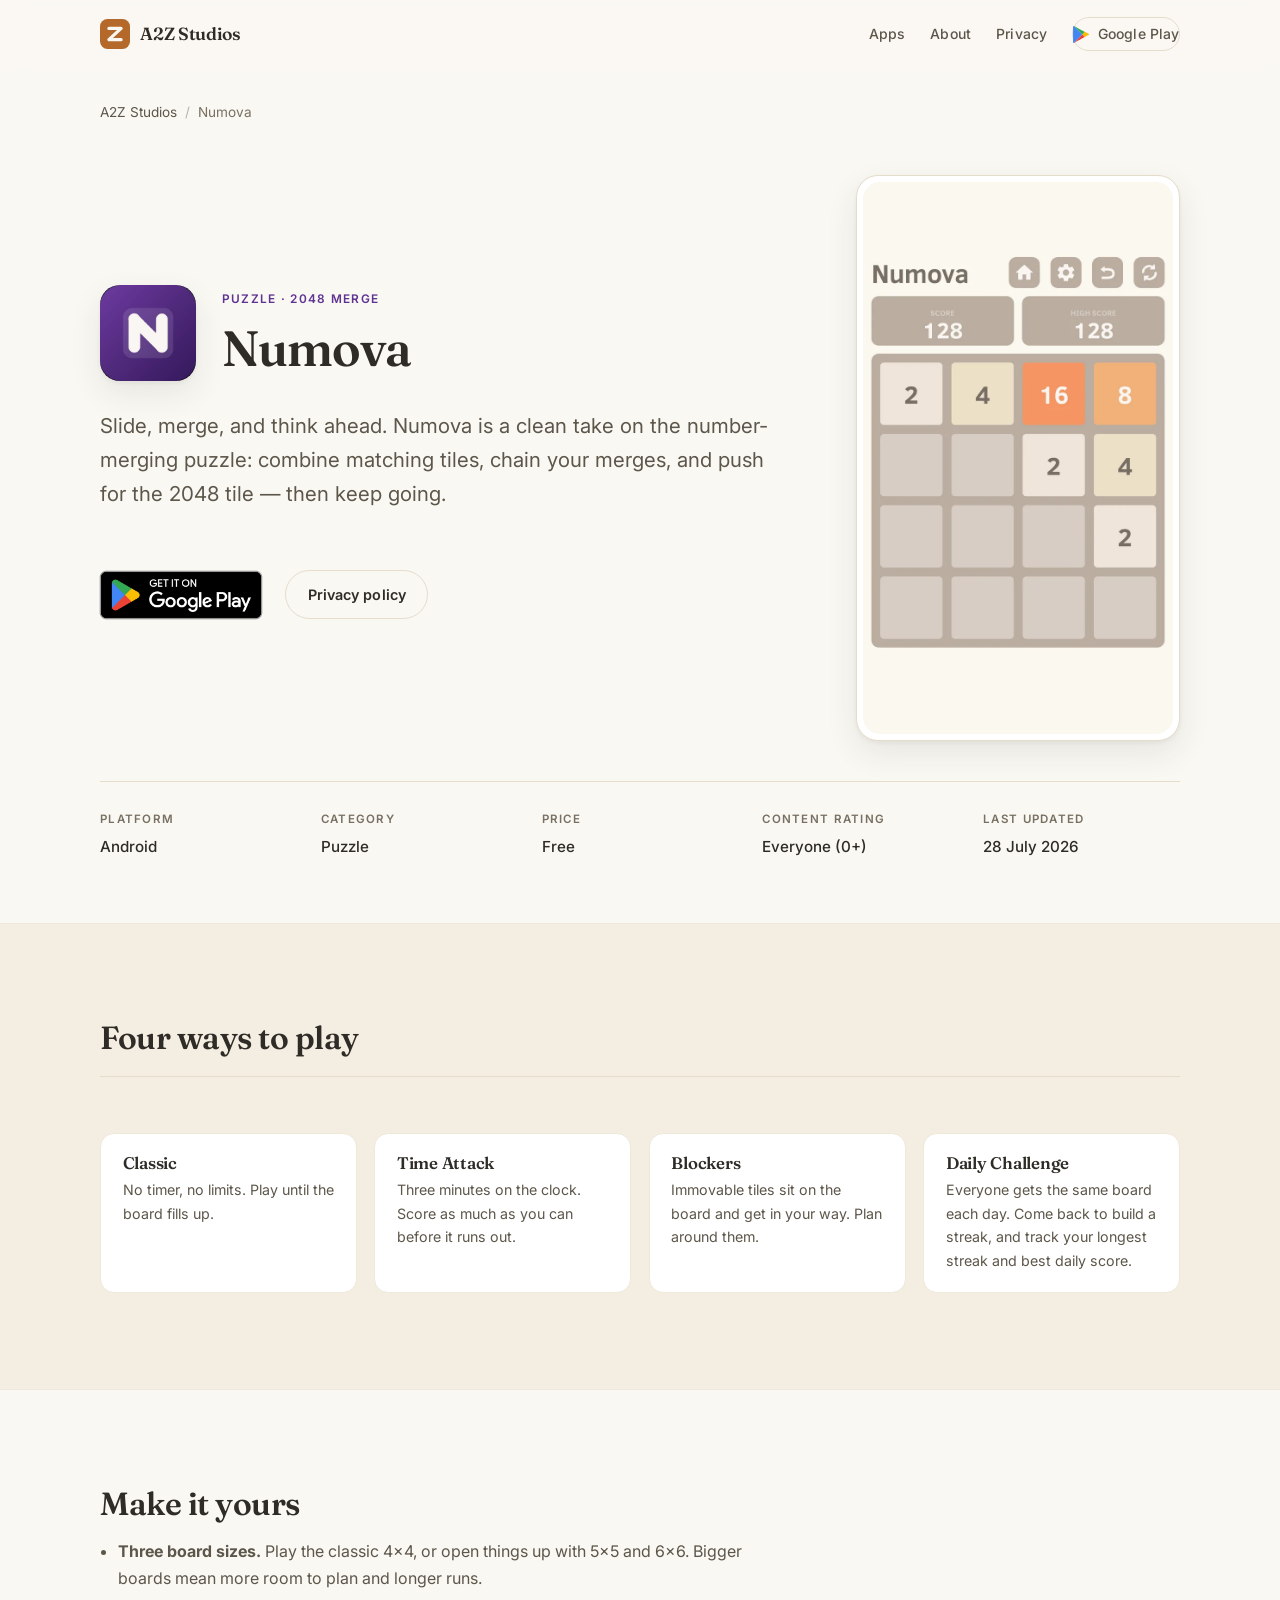
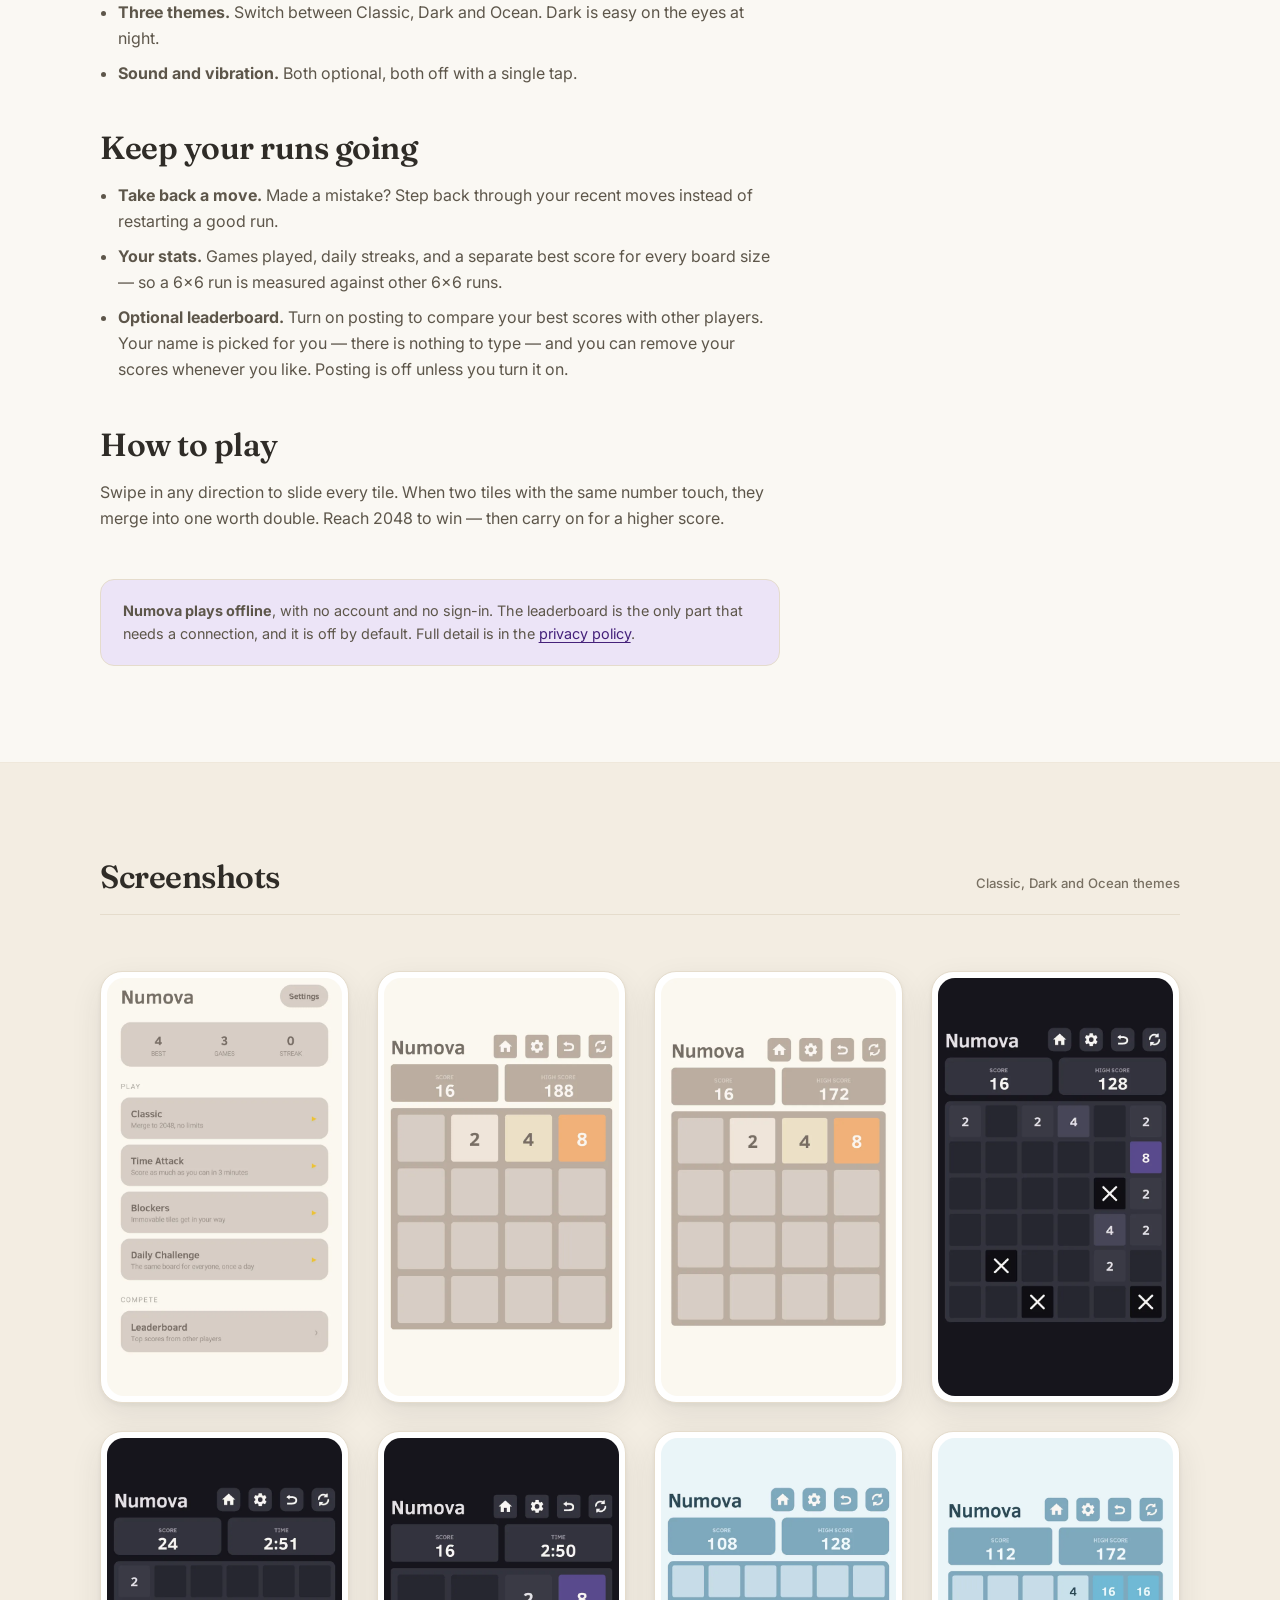
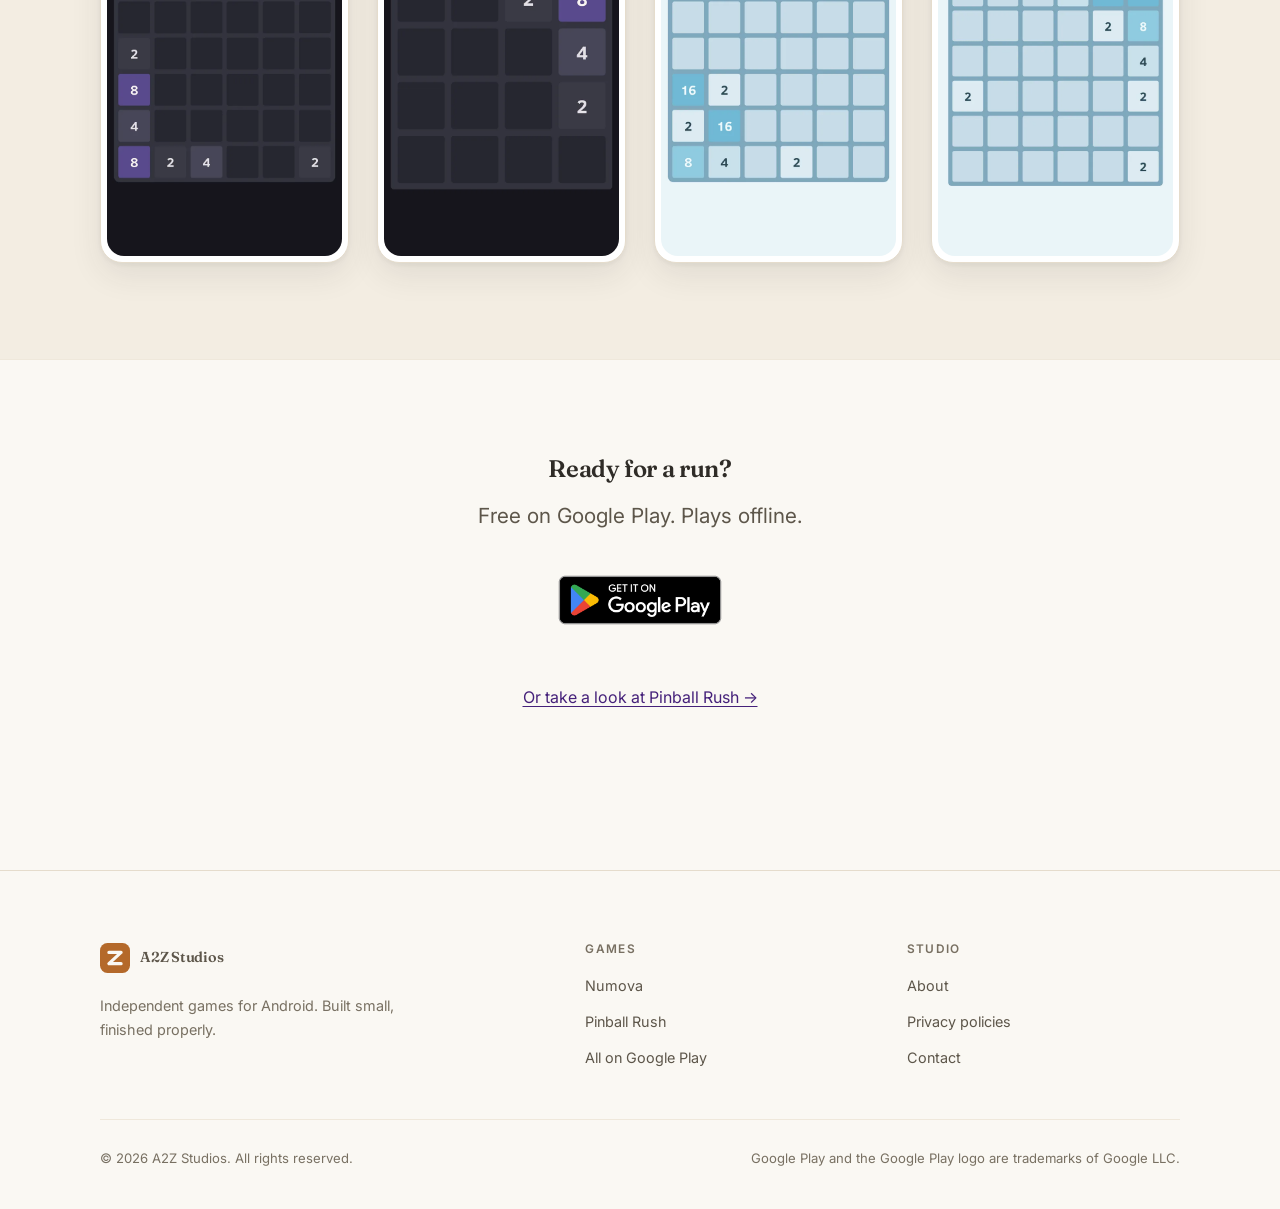
==== commit 4fb92124: "Host privacy policies on the site and add the official Play mark Adds privacy-numova.html and privac" ====
--- a/numova.html
+++ b/numova.html
@@ -55,7 +55,8 @@
       <a href="index.html#about">About</a>
       <a href="privacy.html">Privacy</a>
       <a class="btn btn--ghost btn--sm" href="https://play.google.com/store/apps/details?id=com.atozstuduios.numova"
-         target="_blank" rel="noopener">Google Play</a>
+         target="_blank" rel="noopener">
+         <img class="nav__play" src="assets/img/google-play-icon.svg" alt="" width="16" height="17" aria-hidden="true"> Google Play</a>
     </nav>
   </div>
 </header>
@@ -92,7 +93,7 @@
               <img src="assets/img/google-play-badge.png"
                    alt="Get it on Google Play" width="186" height="72">
             </a>
-            <a class="btn btn--ghost" href="https://sites.google.com/view/a2zstudios-numova/home"
+            <a class="btn btn--ghost" href="privacy-numova.html"
                target="_blank" rel="noopener">Privacy policy</a>
           </div>
         </div>
@@ -176,7 +177,7 @@
         <div class="notice mt-lg">
           <strong>Numova plays offline</strong>, with no account and no sign-in. The leaderboard is
           the only part that needs a connection, and it is off by default.
-          Full detail is in the <a href="https://sites.google.com/view/a2zstudios-numova/home"
+          Full detail is in the <a href="privacy-numova.html"
           target="_blank" rel="noopener">privacy policy</a>.
         </div>
       </div>
--- a/assets/css/styles.css
+++ b/assets/css/styles.css
@@ -127,6 +127,10 @@
   padding: .25rem 0; border-bottom: 1.5px solid transparent;
 }
 .nav a:hover, .nav a[aria-current="page"] { color: var(--text); border-bottom-color: var(--accent); }
+
+/* The nav's store button carries the official Google Play arrow mark. */
+.nav .btn--ghost { border-bottom: 1.5px solid var(--line); }
+.nav__play { width: 16px; height: 17px; flex-shrink: 0; }
 
 /* Only three links, so they still fit on a phone — no hamburger needed.
    The Google Play button is the one thing dropped, since every page has its
@@ -140,8 +144,10 @@
   .nav .btn { display: none; }
 }
 @media (max-width: 400px) {
-  .nav { gap: .85rem; }
-  .nav a { font-size: .775rem; }
+  .hdr__in { gap: .6rem; padding-inline: 1rem; }
+  .brand { font-size: .94rem; gap: .5rem; }
+  .nav { gap: .7rem; }
+  .nav a { font-size: .75rem; }
 }
 
 /* ------------------------------------------------------------------ hero  */
@@ -206,6 +212,13 @@
 }
 .sec-head h2 { font-size: clamp(1.5rem, 3vw, 2rem); }
 .sec-head__count { font-size: .82rem; color: var(--text-soft); font-weight: 500; white-space: nowrap; }
+
+/* On narrow phones the nowrap caption cannot sit beside the heading, so stack
+   it and let it wrap rather than pushing the page wider than the viewport. */
+@media (max-width: 560px) {
+  .sec-head { flex-direction: column; align-items: flex-start; gap: .3rem; }
+  .sec-head__count { white-space: normal; }
+}
 
 /* Per-app theming. Put data-accent="numova" (or "pinball") on any .app block or
    on <main> of an app page; everything inside picks up that app's colour.
@@ -436,3 +449,37 @@
 
 .err { padding: clamp(5rem, 14vw, 9rem) 0; }
 .err h1 { font-size: clamp(3.5rem, 12vw, 7rem); margin-bottom: 1rem; }
+
+/* ------------------------------------------------------------ legal pages  */
+
+.legal { padding: clamp(1.5rem, 4vw, 2.5rem) 0 clamp(3rem, 7vw, 5rem); }
+
+.legal__head {
+  display: flex; align-items: center; gap: 1.1rem;
+  padding-bottom: 1.75rem; margin-bottom: clamp(2rem, 5vw, 2.75rem);
+  border-bottom: 1px solid var(--line);
+}
+.legal__icon { width: 56px; height: 56px; border-radius: 13px; box-shadow: var(--shadow-sm); flex-shrink: 0; }
+.legal__head h1 { font-size: clamp(1.85rem, 4.5vw, 2.7rem); margin: .15rem 0 .3rem; }
+.legal__date { font-size: .85rem; color: var(--text-soft); margin: 0; }
+
+/* Legal prose runs slightly narrower and looser than marketing copy. */
+.legal__body { max-width: 72ch; }
+.legal__body h2 {
+  font-size: clamp(1.15rem, 2.2vw, 1.4rem);
+  margin: 2.5rem 0 .75rem;
+  padding-top: 1.25rem;
+  border-top: 1px solid var(--line-soft);
+}
+.legal__body h2:first-of-type { margin-top: 2rem; }
+.legal__body p, .legal__body li { line-height: 1.72; }
+.legal__body ul { margin-bottom: 1.25rem; }
+
+/* The policies quote bare URLs, which have no break opportunities and would
+   push narrow phones sideways. */
+.legal__body a { overflow-wrap: anywhere; }
+
+.legal__lede {
+  font-size: 1.06rem; color: var(--text) !important;
+  padding-left: 1.1rem; border-left: 2.5px solid var(--accent);
+}
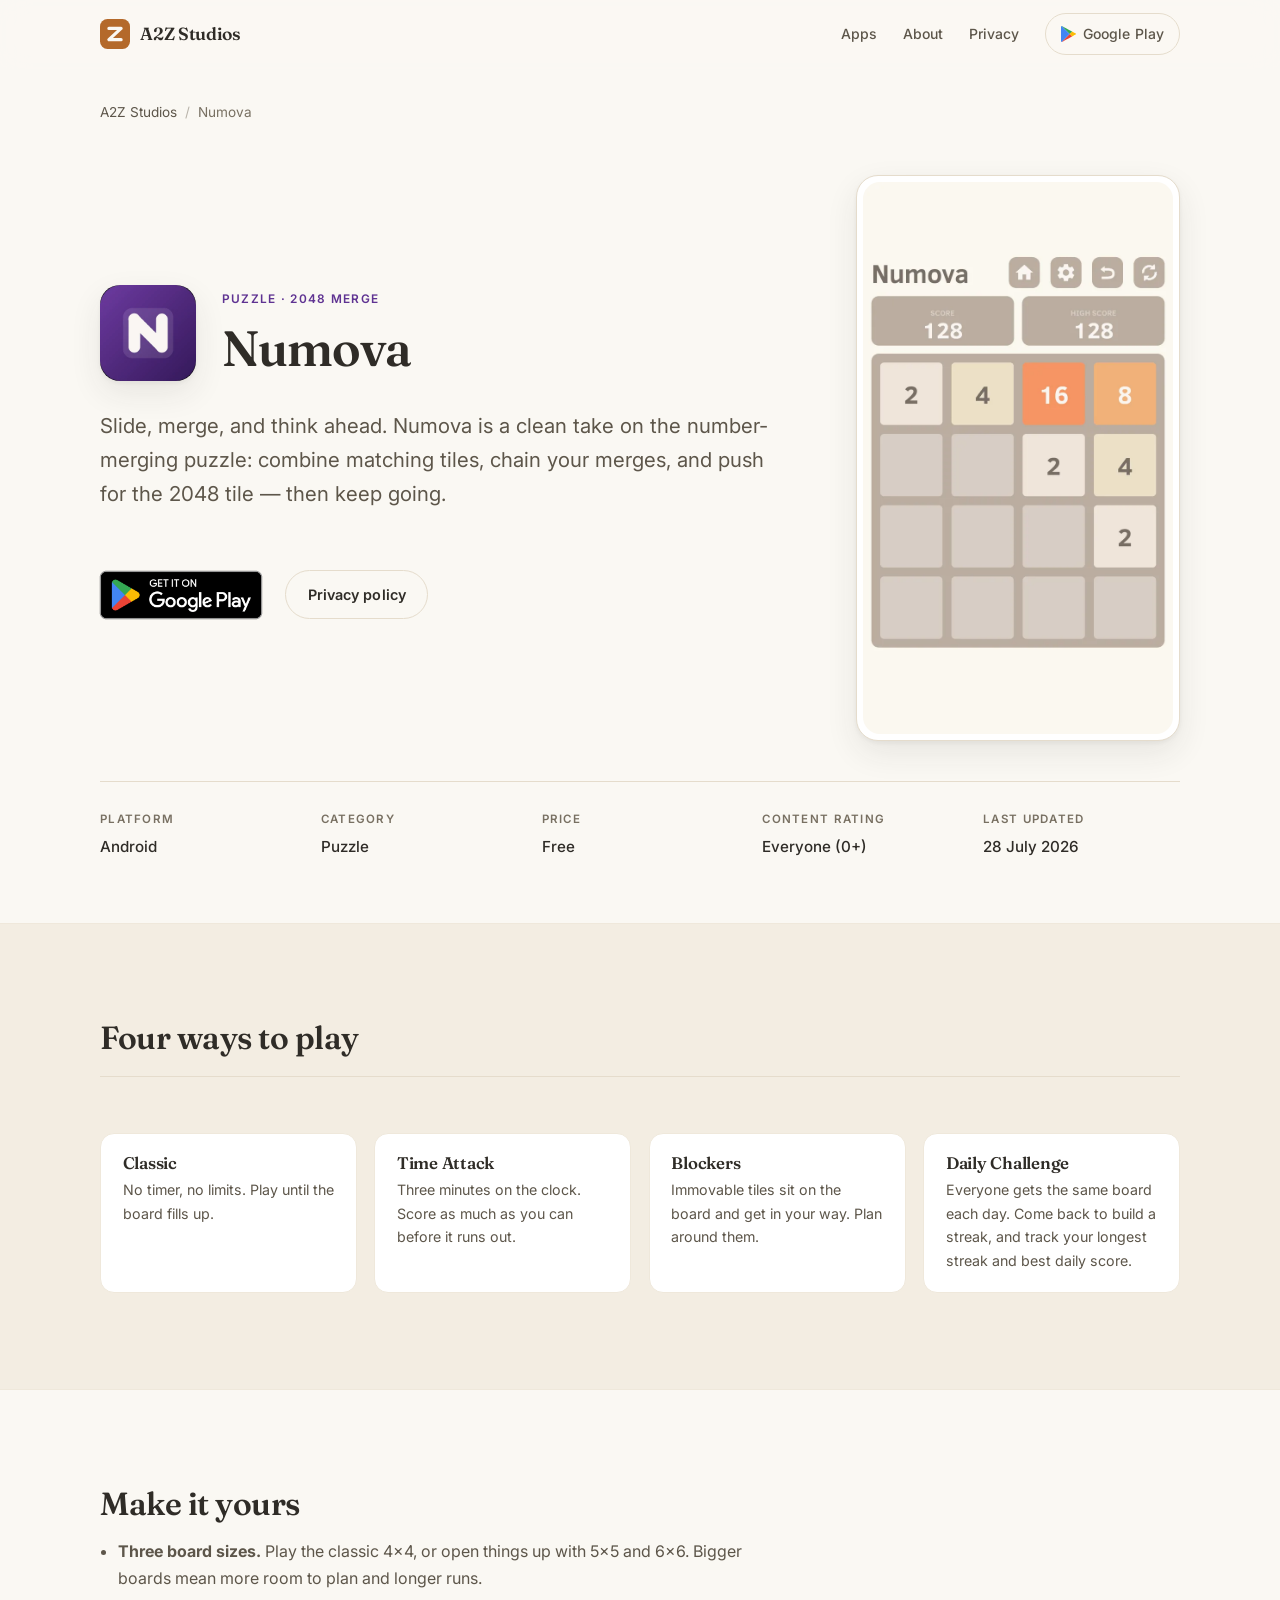
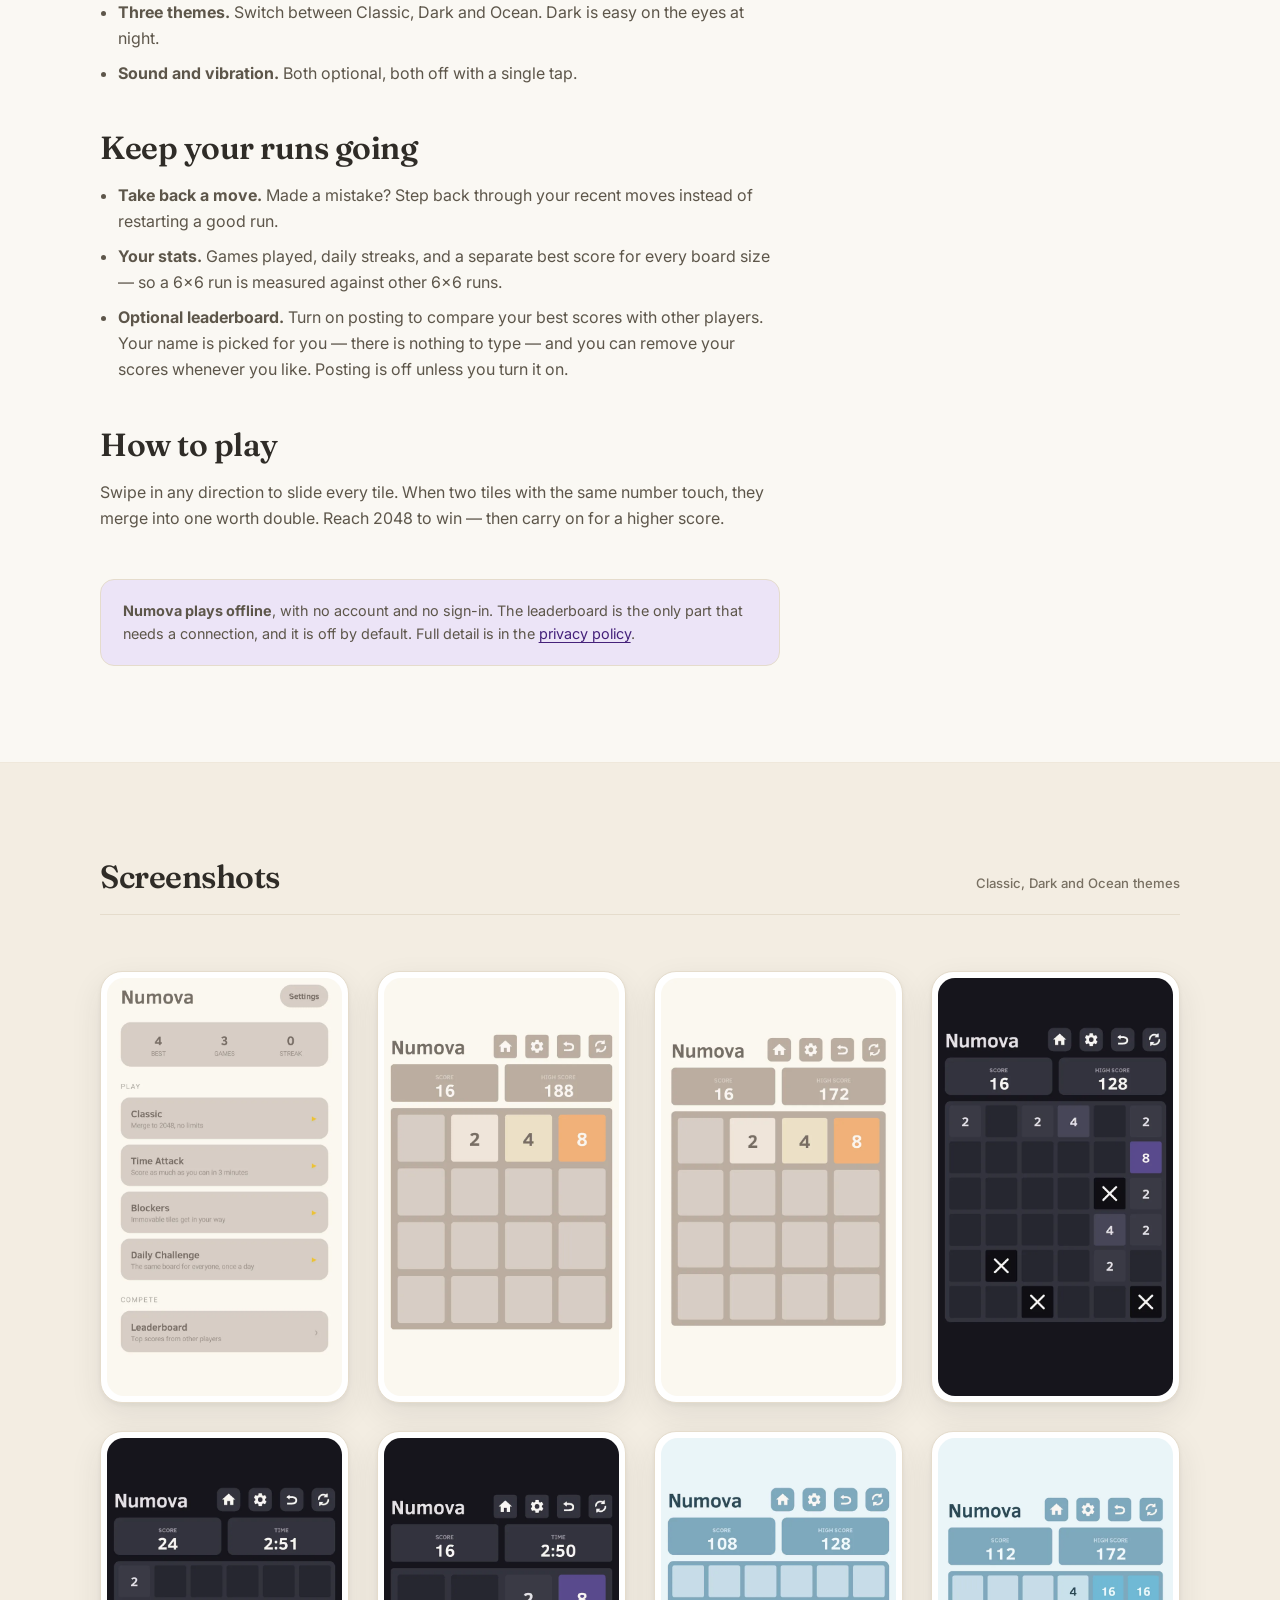
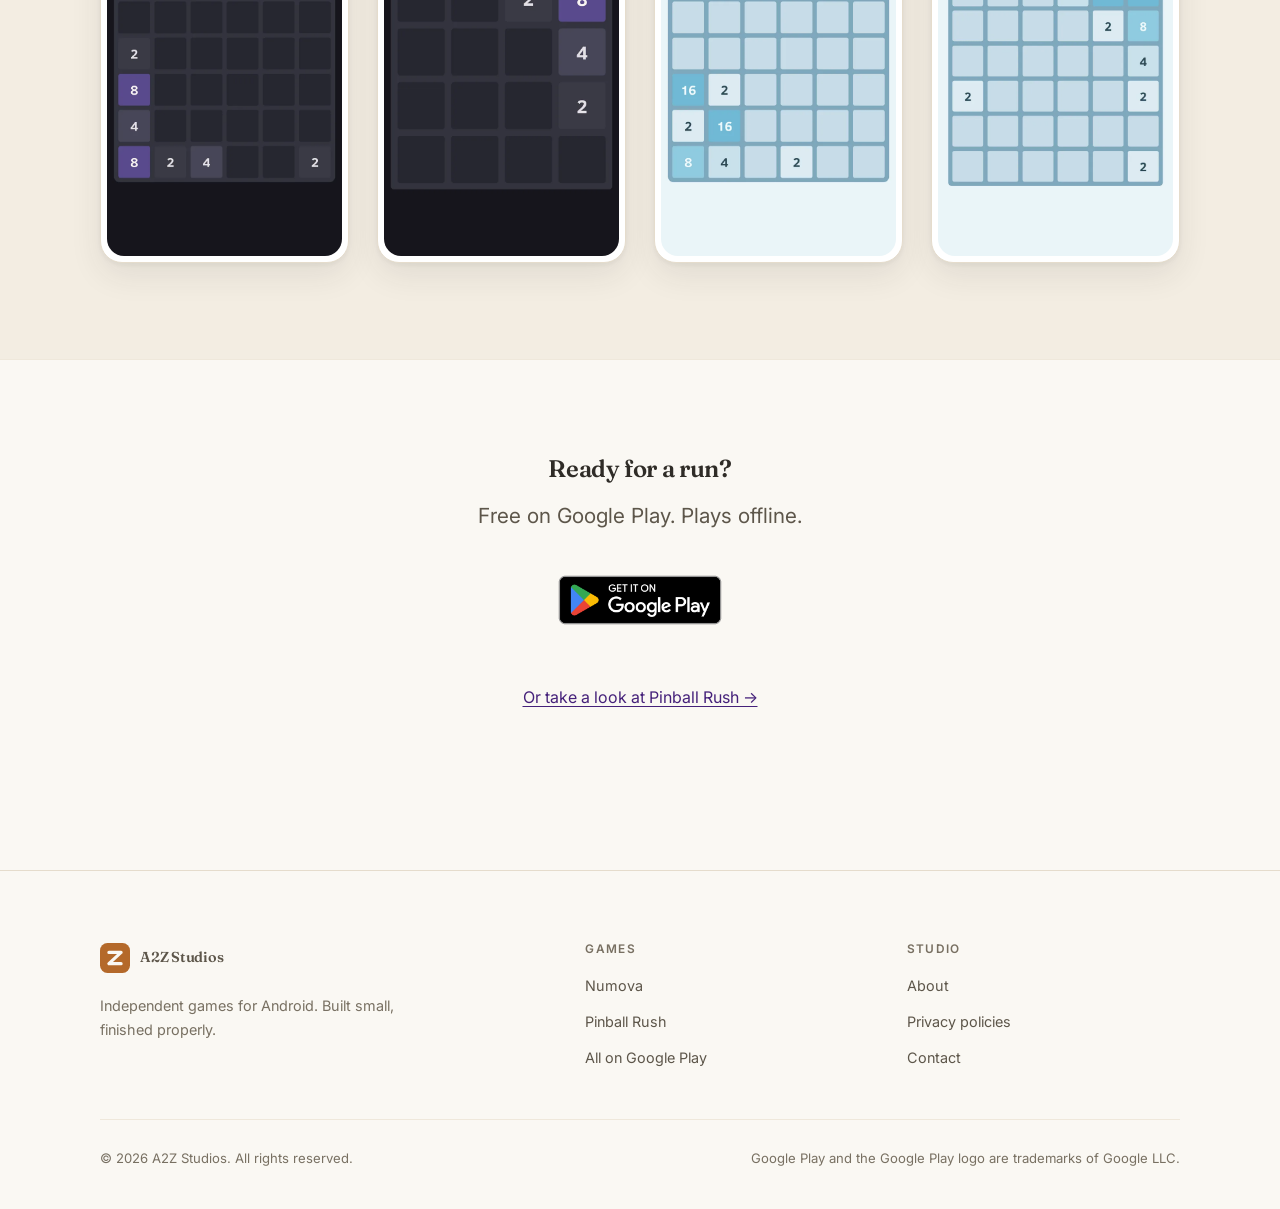
==== commit 01379b42: "Fix nav store button padding and icon spacing .nav a raised specificity over .btn--sm, leaving the p" ====
--- a/numova.html
+++ b/numova.html
@@ -55,8 +55,7 @@
       <a href="index.html#about">About</a>
       <a href="privacy.html">Privacy</a>
       <a class="btn btn--ghost btn--sm" href="https://play.google.com/store/apps/details?id=com.atozstuduios.numova"
-         target="_blank" rel="noopener">
-         <img class="nav__play" src="assets/img/google-play-icon.svg" alt="" width="16" height="17" aria-hidden="true"> Google Play</a>
+         target="_blank" rel="noopener"><img class="nav__play" src="assets/img/google-play-icon.svg" alt="" width="16" height="17" aria-hidden="true"><span>Google Play</span></a>
     </nav>
   </div>
 </header>
--- a/assets/css/styles.css
+++ b/assets/css/styles.css
@@ -128,9 +128,17 @@
 }
 .nav a:hover, .nav a[aria-current="page"] { color: var(--text); border-bottom-color: var(--accent); }
 
-/* The nav's store button carries the official Google Play arrow mark. */
-.nav .btn--ghost { border-bottom: 1.5px solid var(--line); }
-.nav__play { width: 16px; height: 17px; flex-shrink: 0; }
+/* The nav's store button carries the official Google Play arrow mark.
+   `.nav a` above sets padding:.25rem 0 and a transparent bottom border for the
+   text links; at (0,1,1) that outranks .btn/.btn--sm, which would leave the
+   pill with no horizontal padding. `.nav a.btn` is (0,2,1) and wins back. */
+.nav a.btn {
+  gap: .45rem;
+  padding: .5rem .95rem;
+  border: 1.5px solid var(--line);
+}
+.nav a.btn:hover { border-color: var(--accent); color: var(--accent-ink); }
+.nav__play { width: 15px; height: 16px; flex-shrink: 0; }
 
 /* Only three links, so they still fit on a phone — no hamburger needed.
    The Google Play button is the one thing dropped, since every page has its
